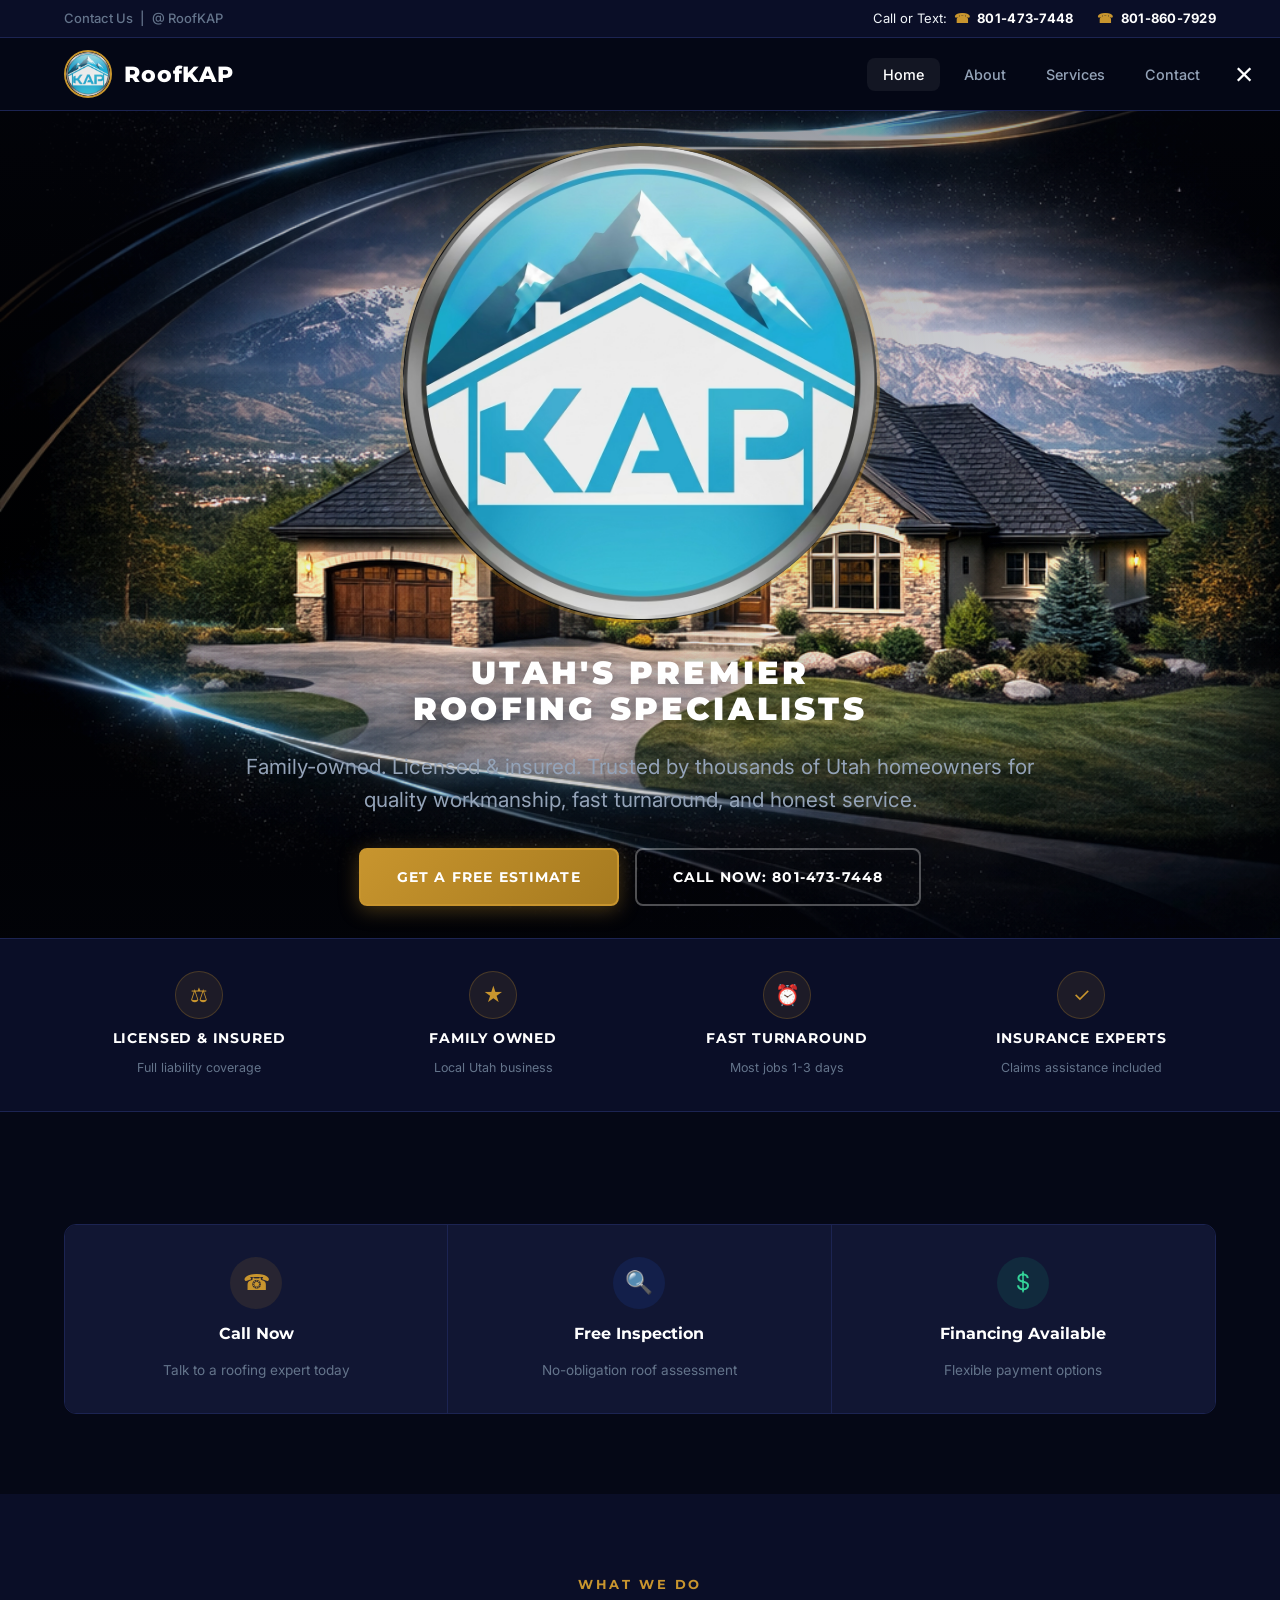
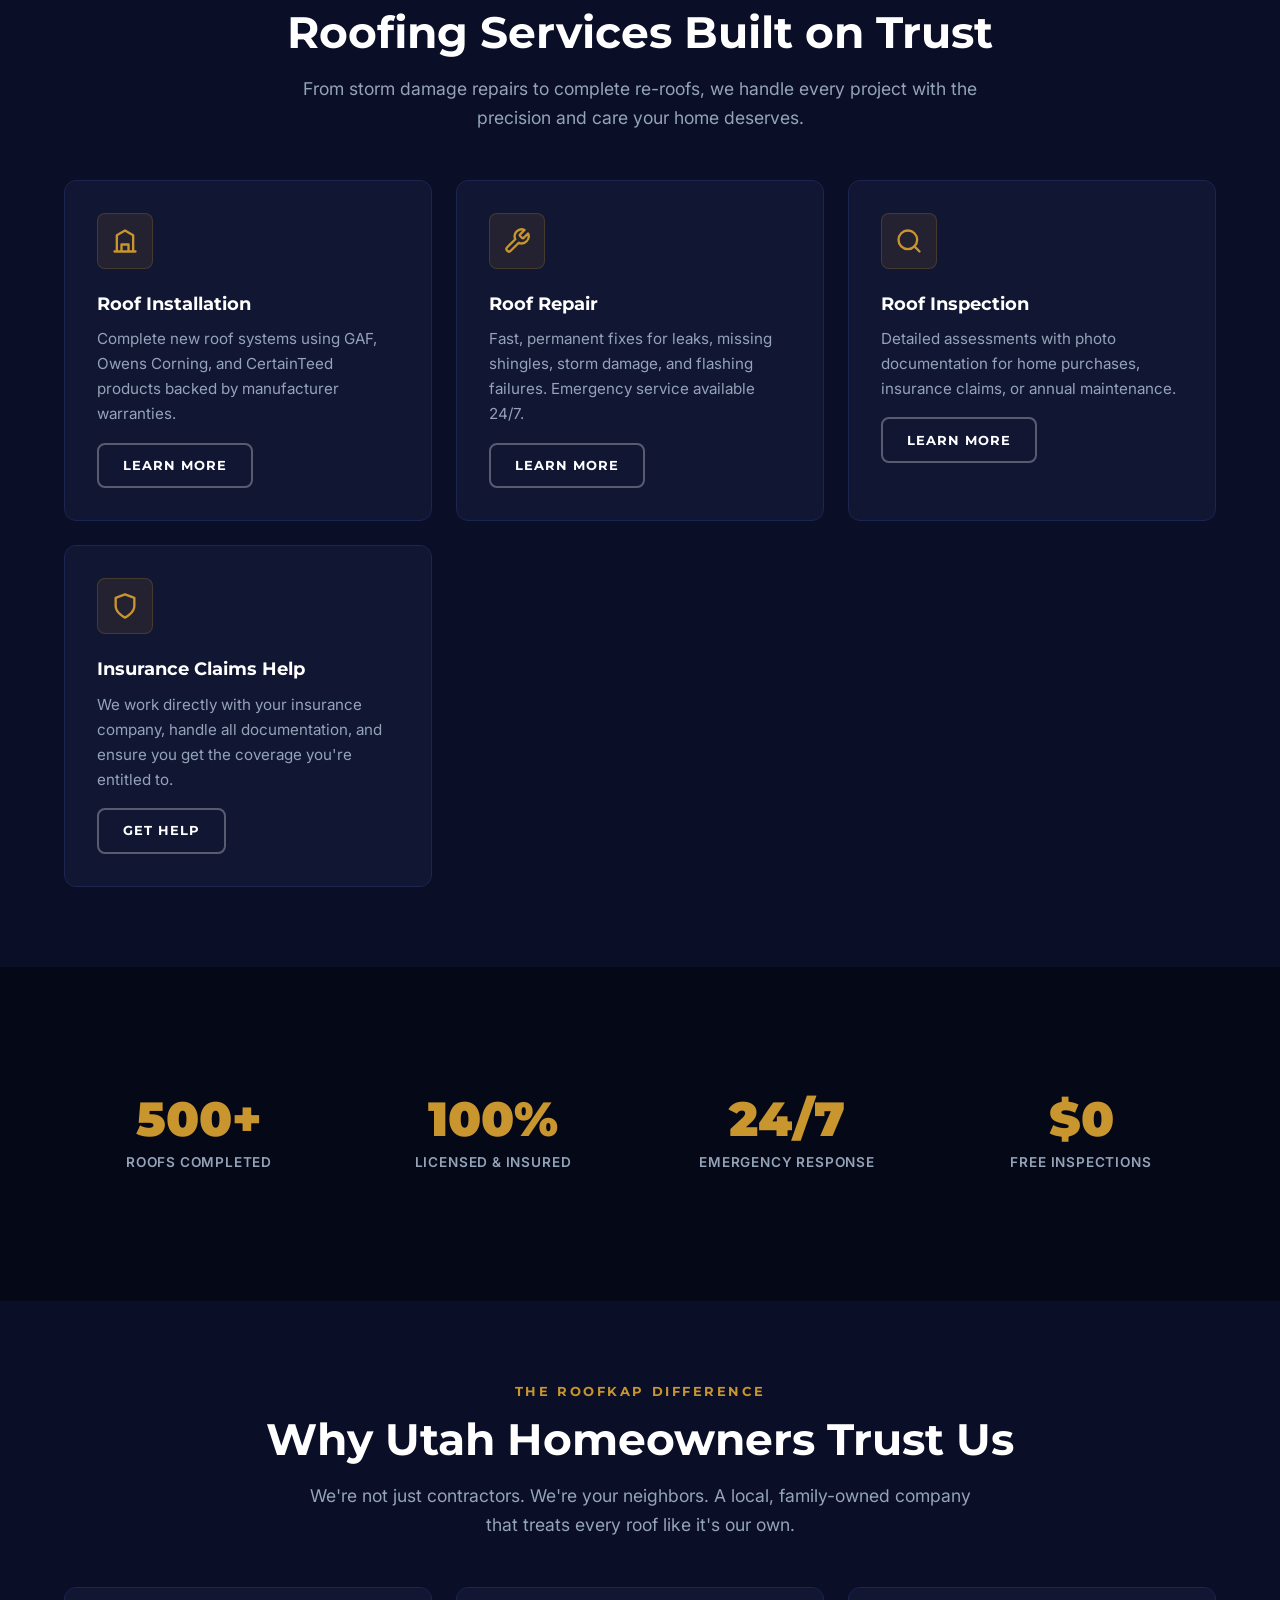
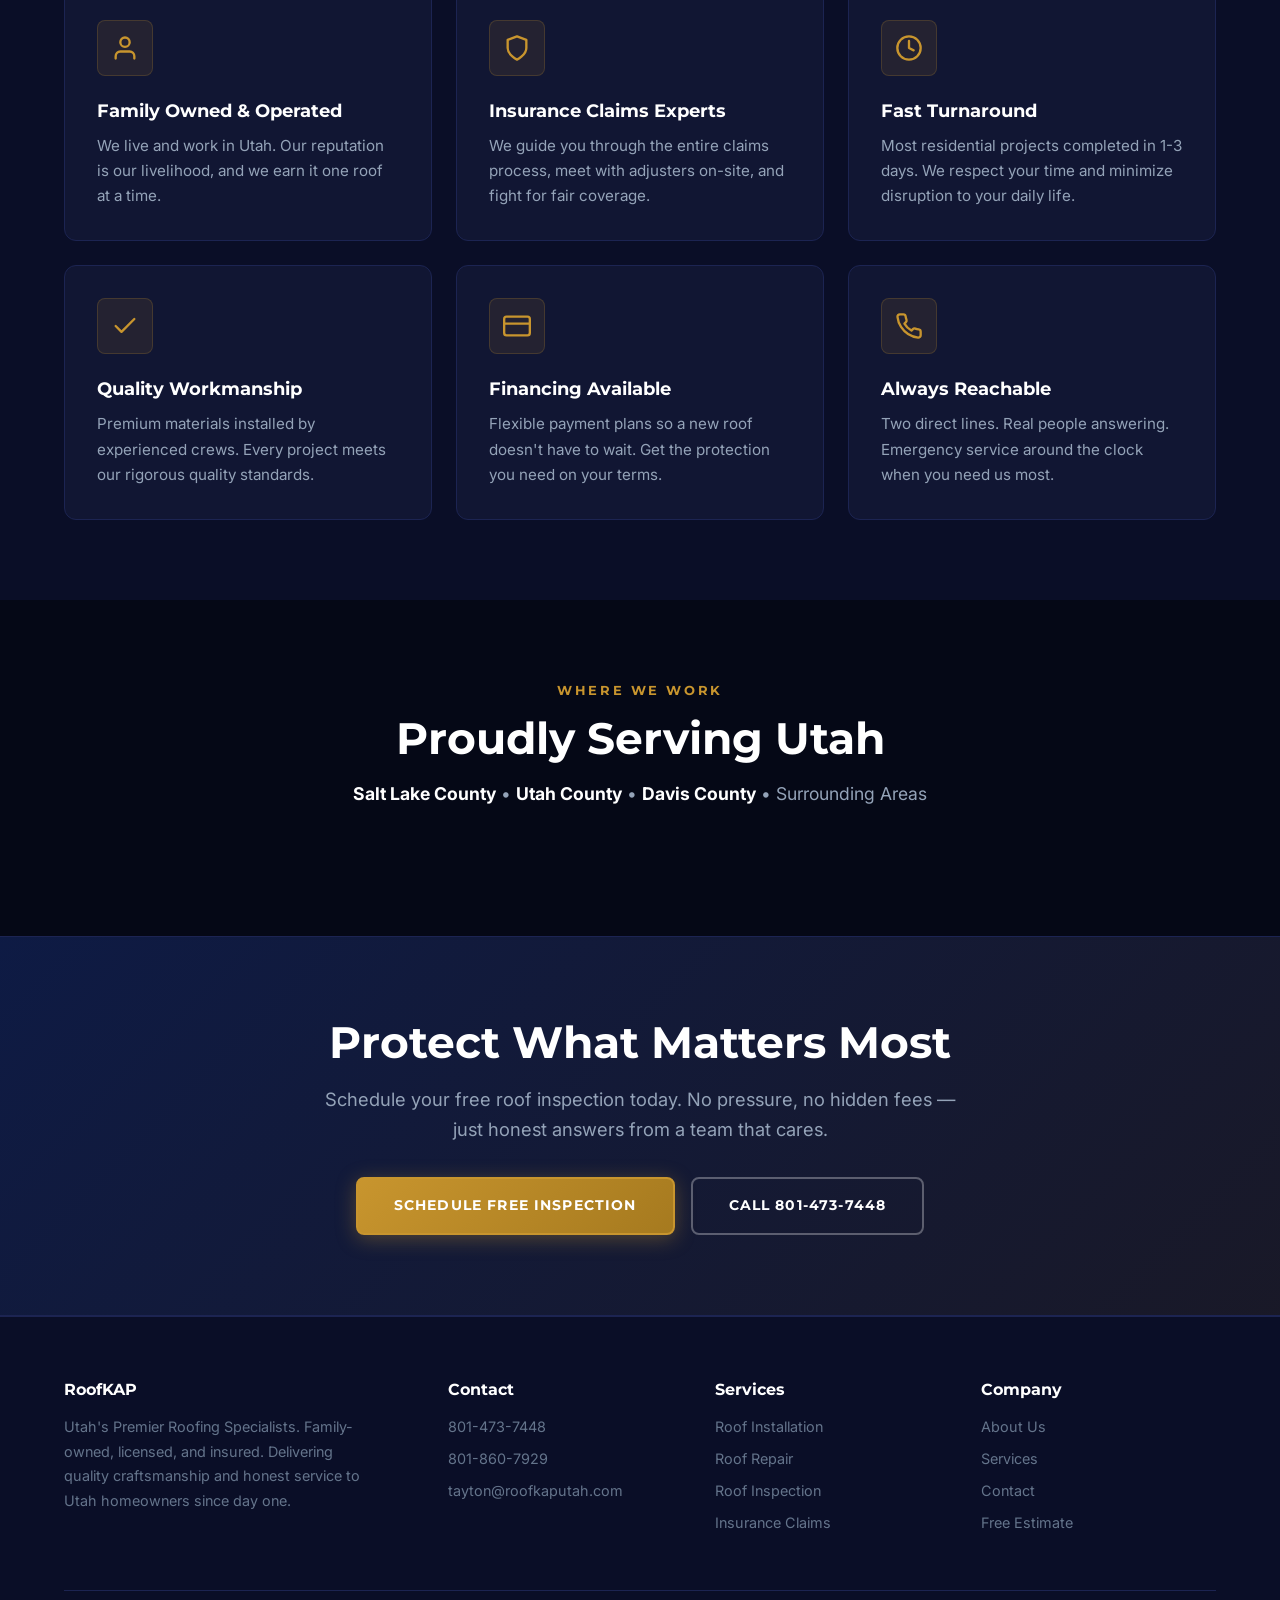
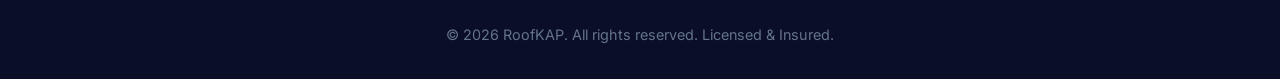
==== index.html @ 9e1075e2 "Update email to tayton@roofkaputah.com across all files" ====
<!DOCTYPE html>
<html lang="en">
<head>
  <meta charset="UTF-8">
  <meta name="viewport" content="width=device-width, initial-scale=1.0">
  <meta name="description" content="RoofKAP - Utah's Premier Roofing Specialists. Family-owned roofing contractor serving Salt Lake City, Utah County &amp; Davis County. Free inspections, insurance claims help, financing available.">
  <meta name="keywords" content="Utah roofing, roof repair Salt Lake City, roof replacement Utah, insurance claims roofing, roofing contractor">
  <meta name="author" content="RoofKAP">

  <meta property="og:type" content="website">
  <meta property="og:url" content="https://roofkaputah.com/">
  <meta property="og:title" content="RoofKAP - Utah's Premier Roofing Specialists">
  <meta property="og:description" content="Family-owned. Licensed &amp; insured. Free inspections &amp; financing available. Call 801-473-7448.">
  <meta property="og:image" content="https://roofkaputah.com/images/logo/logo.png">

  <title>RoofKAP - Utah's Premier Roofing Specialists</title>

  <link rel="icon" type="image/x-icon" href="images/logo/favicon.ico">
  <link rel="preconnect" href="https://fonts.googleapis.com">
  <link rel="preconnect" href="https://fonts.gstatic.com" crossorigin>
  <link href="https://fonts.googleapis.com/css2?family=Inter:wght@400;500;600;700&family=Montserrat:wght@700;800;900&display=swap" rel="stylesheet">

  <link rel="stylesheet" href="css/main.css">
  <link rel="stylesheet" href="css/responsive.css">
</head>
<body>

  <!-- ════ TOP BAR ════ -->
  <div class="top-bar">
    <div class="container">
      <div class="top-bar-left">Contact Us&ensp;|&ensp;@ RoofKAP</div>
      <div class="top-bar-right">
        <span>Call or Text:&ensp;<a href="tel:8014737448" class="phone-link"><span class="phone-icon">&#9742;</span> 801-473-7448</a></span>
        <span><a href="tel:8018607929" class="phone-link"><span class="phone-icon">&#9742;</span> 801-860-7929</a></span>
      </div>
    </div>
  </div>

  <!-- ════ HEADER ════ -->
  <header class="header">
    <nav class="nav-bar">
      <div class="container">
        <a href="index.html" class="logo">
          <img src="images/logo/logo.png" alt="RoofKAP Logo" class="logo-image" width="48" height="48">
          <span class="logo-text">RoofKAP</span>
        </a>
        <ul class="nav-menu">
          <li><a href="index.html" class="nav-link active">Home</a></li>
          <li><a href="about.html" class="nav-link">About</a></li>
          <li><a href="services.html" class="nav-link">Services</a></li>
          <li><a href="contact.html" class="nav-link">Contact</a></li>
        </ul>
        <button class="mobile-menu-toggle" aria-label="Toggle navigation">&#9776;</button>
      </div>
    </nav>
  </header>

  <!-- ════ HERO ════ -->
  <section class="hero">
    <img src="images/hero/hero-home.png" alt="Luxury Utah home with mountain backdrop" class="hero-background">
    <div class="hero-overlay"></div>
    <div class="hero-content">
      <img src="images/logo/logo.png" alt="RoofKAP" class="hero-logo" width="480" height="480">
      <h1 class="hero-title">Utah's Premier<br>Roofing Specialists</h1>
      <p class="hero-subtitle">Family-owned. Licensed &amp; insured. Trusted by thousands of Utah homeowners for quality workmanship, fast turnaround, and honest service.</p>
      <div class="hero-actions">
        <a href="contact.html" class="btn btn-gold">Get a Free Estimate</a>
        <a href="tel:8014737448" class="btn btn-outline">Call Now: 801-473-7448</a>
      </div>
    </div>
  </section>

  <!-- ════ TRUST BAR ════ -->
  <div class="trust-bar">
    <div class="container">
      <div class="trust-items">
        <div class="trust-item">
          <div class="trust-icon">&#9878;</div>
          <span class="trust-label">Licensed &amp; Insured</span>
          <p class="trust-sublabel">Full liability coverage</p>
        </div>
        <div class="trust-item">
          <div class="trust-icon">&#9733;</div>
          <span class="trust-label">Family Owned</span>
          <p class="trust-sublabel">Local Utah business</p>
        </div>
        <div class="trust-item">
          <div class="trust-icon">&#9200;</div>
          <span class="trust-label">Fast Turnaround</span>
          <p class="trust-sublabel">Most jobs 1-3 days</p>
        </div>
        <div class="trust-item">
          <div class="trust-icon">&#10003;</div>
          <span class="trust-label">Insurance Experts</span>
          <p class="trust-sublabel">Claims assistance included</p>
        </div>
      </div>
    </div>
  </div>

  <!-- ════ 3 HIGHLIGHT CTAs ════ -->
  <section class="section">
    <div class="container">
      <div class="highlight-strip">
        <a href="tel:8014737448" class="highlight-item">
          <div class="highlight-icon gold">&#9742;</div>
          <span class="highlight-title">Call Now</span>
          <p class="highlight-text">Talk to a roofing expert today</p>
        </a>
        <a href="contact.html" class="highlight-item">
          <div class="highlight-icon blue">&#128269;</div>
          <span class="highlight-title">Free Inspection</span>
          <p class="highlight-text">No-obligation roof assessment</p>
        </a>
        <a href="contact.html?service=financing" class="highlight-item">
          <div class="highlight-icon green">&#36;</div>
          <span class="highlight-title">Financing Available</span>
          <p class="highlight-text">Flexible payment options</p>
        </a>
      </div>
    </div>
  </section>

  <!-- ════ SERVICES ════ -->
  <section class="section section-alt">
    <div class="container">
      <p class="section-label text-center">What We Do</p>
      <h2 class="section-heading text-center">Roofing Services Built on Trust</h2>
      <p class="section-subtext">From storm damage repairs to complete re-roofs, we handle every project with the precision and care your home deserves.</p>

      <div class="cards-grid">
        <!-- Installation -->
        <div class="card">
          <div class="card-icon-wrap">
            <svg viewBox="0 0 24 24"><path d="M3 21h18M5 21V7l7-4 7 4v14M9 21v-6h6v6"/></svg>
          </div>
          <h3>Roof Installation</h3>
          <p>Complete new roof systems using GAF, Owens Corning, and CertainTeed products backed by manufacturer warranties.</p>
          <a href="services.html" class="btn btn-outline btn-sm">Learn More</a>
        </div>
        <!-- Repair -->
        <div class="card">
          <div class="card-icon-wrap">
            <svg viewBox="0 0 24 24"><path d="M14.7 6.3a1 1 0 000 1.4l1.6 1.6a1 1 0 001.4 0l3.77-3.77a6 6 0 01-7.94 7.94l-6.91 6.91a2.12 2.12 0 01-3-3l6.91-6.91a6 6 0 017.94-7.94l-3.76 3.76z"/></svg>
          </div>
          <h3>Roof Repair</h3>
          <p>Fast, permanent fixes for leaks, missing shingles, storm damage, and flashing failures. Emergency service available 24/7.</p>
          <a href="services.html" class="btn btn-outline btn-sm">Learn More</a>
        </div>
        <!-- Inspection -->
        <div class="card">
          <div class="card-icon-wrap">
            <svg viewBox="0 0 24 24"><circle cx="11" cy="11" r="8"/><line x1="21" y1="21" x2="16.65" y2="16.65"/></svg>
          </div>
          <h3>Roof Inspection</h3>
          <p>Detailed assessments with photo documentation for home purchases, insurance claims, or annual maintenance.</p>
          <a href="services.html" class="btn btn-outline btn-sm">Learn More</a>
        </div>
        <!-- Insurance -->
        <div class="card">
          <div class="card-icon-wrap">
            <svg viewBox="0 0 24 24"><path d="M12 22s8-4 8-10V5l-8-3-8 3v7c0 6 8 10 8 10z"/></svg>
          </div>
          <h3>Insurance Claims Help</h3>
          <p>We work directly with your insurance company, handle all documentation, and ensure you get the coverage you're entitled to.</p>
          <a href="contact.html" class="btn btn-outline btn-sm">Get Help</a>
        </div>
      </div>
    </div>
  </section>

  <!-- ════ STATS ════ -->
  <section class="section">
    <div class="container">
      <div class="stats-row">
        <div>
          <div class="stat-number">500+</div>
          <p class="stat-label">Roofs Completed</p>
        </div>
        <div>
          <div class="stat-number">100%</div>
          <p class="stat-label">Licensed &amp; Insured</p>
        </div>
        <div>
          <div class="stat-number">24/7</div>
          <p class="stat-label">Emergency Response</p>
        </div>
        <div>
          <div class="stat-number">$0</div>
          <p class="stat-label">Free Inspections</p>
        </div>
      </div>
    </div>
  </section>

  <!-- ════ WHY CHOOSE US ════ -->
  <section class="section section-alt">
    <div class="container">
      <p class="section-label text-center">The RoofKAP Difference</p>
      <h2 class="section-heading text-center">Why Utah Homeowners Trust Us</h2>
      <p class="section-subtext">We're not just contractors. We're your neighbors. A local, family-owned company that treats every roof like it's our own.</p>

      <div class="cards-grid">
        <div class="card">
          <div class="card-icon-wrap">
            <svg viewBox="0 0 24 24"><path d="M20 21v-2a4 4 0 00-4-4H8a4 4 0 00-4 4v2M12 3a4 4 0 100 8 4 4 0 000-8z"/></svg>
          </div>
          <h3>Family Owned &amp; Operated</h3>
          <p>We live and work in Utah. Our reputation is our livelihood, and we earn it one roof at a time.</p>
        </div>
        <div class="card">
          <div class="card-icon-wrap">
            <svg viewBox="0 0 24 24"><path d="M12 22s8-4 8-10V5l-8-3-8 3v7c0 6 8 10 8 10z"/></svg>
          </div>
          <h3>Insurance Claims Experts</h3>
          <p>We guide you through the entire claims process, meet with adjusters on-site, and fight for fair coverage.</p>
        </div>
        <div class="card">
          <div class="card-icon-wrap">
            <svg viewBox="0 0 24 24"><circle cx="12" cy="12" r="10"/><polyline points="12 6 12 12 16 14"/></svg>
          </div>
          <h3>Fast Turnaround</h3>
          <p>Most residential projects completed in 1-3 days. We respect your time and minimize disruption to your daily life.</p>
        </div>
        <div class="card">
          <div class="card-icon-wrap">
            <svg viewBox="0 0 24 24"><polyline points="20 6 9 17 4 12"/></svg>
          </div>
          <h3>Quality Workmanship</h3>
          <p>Premium materials installed by experienced crews. Every project meets our rigorous quality standards.</p>
        </div>
        <div class="card">
          <div class="card-icon-wrap">
            <svg viewBox="0 0 24 24"><rect x="1" y="4" width="22" height="16" rx="2" ry="2"/><line x1="1" y1="10" x2="23" y2="10"/></svg>
          </div>
          <h3>Financing Available</h3>
          <p>Flexible payment plans so a new roof doesn't have to wait. Get the protection you need on your terms.</p>
        </div>
        <div class="card">
          <div class="card-icon-wrap">
            <svg viewBox="0 0 24 24"><path d="M22 16.92v3a2 2 0 01-2.18 2 19.79 19.79 0 01-8.63-3.07 19.5 19.5 0 01-6-6A19.79 19.79 0 012.12 4.18 2 2 0 014.11 2h3a2 2 0 012 1.72c.127.96.361 1.903.7 2.81a2 2 0 01-.45 2.11L8.09 9.91a16 16 0 006 6l1.27-1.27a2 2 0 012.11-.45c.907.339 1.85.573 2.81.7A2 2 0 0122 16.92z"/></svg>
          </div>
          <h3>Always Reachable</h3>
          <p>Two direct lines. Real people answering. Emergency service around the clock when you need us most.</p>
        </div>
      </div>
    </div>
  </section>

  <!-- ════ SERVICE AREAS ════ -->
  <section class="section">
    <div class="container text-center">
      <p class="section-label">Where We Work</p>
      <h2 class="section-heading">Proudly Serving Utah</h2>
      <p class="section-subtext"><strong style="color:var(--white)">Salt Lake County</strong> &bull; <strong style="color:var(--white)">Utah County</strong> &bull; <strong style="color:var(--white)">Davis County</strong> &bull; Surrounding Areas</p>
    </div>
  </section>

  <!-- ════ CTA ════ -->
  <section class="cta-section">
    <div class="container">
      <h2>Protect What Matters Most</h2>
      <p>Schedule your free roof inspection today. No pressure, no hidden fees — just honest answers from a team that cares.</p>
      <div class="cta-actions">
        <a href="contact.html" class="btn btn-gold">Schedule Free Inspection</a>
        <a href="tel:8014737448" class="btn btn-outline">Call 801-473-7448</a>
      </div>
    </div>
  </section>

  <!-- ════ FOOTER ════ -->
  <footer class="footer">
    <div class="container">
      <div class="footer-grid">
        <div class="footer-brand">
          <h3>RoofKAP</h3>
          <p>Utah's Premier Roofing Specialists. Family-owned, licensed, and insured. Delivering quality craftsmanship and honest service to Utah homeowners since day one.</p>
        </div>
        <div>
          <h3>Contact</h3>
          <ul>
            <li><a href="tel:8014737448">801-473-7448</a></li>
            <li><a href="tel:8018607929">801-860-7929</a></li>
            <li><a href="mailto:tayton@roofkaputah.com">tayton@roofkaputah.com</a></li>
          </ul>
        </div>
        <div>
          <h3>Services</h3>
          <ul>
            <li><a href="services.html">Roof Installation</a></li>
            <li><a href="services.html">Roof Repair</a></li>
            <li><a href="services.html">Roof Inspection</a></li>
            <li><a href="services.html">Insurance Claims</a></li>
          </ul>
        </div>
        <div>
          <h3>Company</h3>
          <ul>
            <li><a href="about.html">About Us</a></li>
            <li><a href="services.html">Services</a></li>
            <li><a href="contact.html">Contact</a></li>
            <li><a href="contact.html">Free Estimate</a></li>
          </ul>
        </div>
      </div>
      <div class="footer-bottom">
        <p>&copy; 2026 RoofKAP. All rights reserved. Licensed &amp; Insured.</p>
      </div>
    </div>
  </footer>

  <script src="js/main.js"></script>
  <script src="js/mobile-menu.js"></script>
</body>
</html>
---- css/main.css ----
/* ========================================
   RoofKAP — Premium Dark Theme
   Designed to project a $40M/year company
   ======================================== */

/* ── CSS Variables ─────────────────────── */
:root {
  /* Core palette */
  --bg-deepest:    #050816;
  --bg-dark:       #0a0e27;
  --bg-card:       #111633;
  --bg-card-hover: #161d42;
  --border-subtle: #1c2452;

  /* Accent */
  --gold:          #c8952e;
  --gold-light:    #e2b04a;
  --gold-dark:     #a67a1f;
  --blue:          #2563eb;
  --blue-light:    #60a5fa;

  /* Text */
  --white:         #ffffff;
  --text-primary:  #f1f5f9;
  --text-secondary:#94a3b8;
  --text-muted:    #64748b;

  /* Typography */
  --font-display:  'Montserrat', sans-serif;
  --font-body:     'Inter', sans-serif;

  /* Spacing scale */
  --sp-1: 0.25rem;
  --sp-2: 0.5rem;
  --sp-3: 0.75rem;
  --sp-4: 1rem;
  --sp-6: 1.5rem;
  --sp-8: 2rem;
  --sp-12: 3rem;
  --sp-16: 4rem;
  --sp-20: 5rem;
  --sp-24: 6rem;

  /* Misc */
  --radius:    0.5rem;
  --radius-lg: 0.75rem;
  --shadow-card: 0 4px 24px rgba(0,0,0,0.35);
  --transition: all 0.3s ease;
}

/* ── Reset ─────────────────────────────── */
*, *::before, *::after { margin: 0; padding: 0; box-sizing: border-box; }
html { scroll-behavior: smooth; -webkit-text-size-adjust: 100%; }

body {
  font-family: var(--font-body);
  font-size: 1rem;
  line-height: 1.65;
  color: var(--text-primary);
  background: var(--bg-deepest);
  -webkit-font-smoothing: antialiased;
}

img { max-width: 100%; height: auto; display: block; }
a   { color: var(--gold); text-decoration: none; transition: var(--transition); }
a:hover { color: var(--gold-light); }
ul  { list-style: none; }

/* ── Typography ────────────────────────── */
h1,h2,h3,h4,h5,h6 {
  font-family: var(--font-display);
  font-weight: 700;
  line-height: 1.15;
  color: var(--white);
}
h1 { font-size: clamp(2rem, 5vw, 3.5rem); letter-spacing: 0.08em; }
h2 { font-size: clamp(1.75rem, 4vw, 2.75rem); }
h3 { font-size: clamp(1.25rem, 3vw, 1.75rem); }
h4 { font-size: 1.125rem; }
p  { color: var(--text-secondary); margin-bottom: var(--sp-4); }
.section-label {
  font-family: var(--font-display);
  font-size: 0.8rem;
  font-weight: 700;
  text-transform: uppercase;
  letter-spacing: 0.2em;
  color: var(--gold);
  margin-bottom: var(--sp-3);
}
.section-heading {
  margin-bottom: var(--sp-4);
}
.section-subtext {
  max-width: 680px;
  margin: 0 auto var(--sp-12);
  font-size: 1.1rem;
  color: var(--text-secondary);
  text-align: center;
}

/* ── Layout ────────────────────────────── */
.container {
  width: 100%;
  max-width: 1200px;
  margin: 0 auto;
  padding: 0 var(--sp-6);
}
.section {
  padding: var(--sp-20) 0;
}
.section-alt {
  background: var(--bg-dark);
}
.text-center { text-align: center; }

/* ── Top Bar ───────────────────────────── */
.top-bar {
  background: var(--bg-dark);
  padding: var(--sp-2) 0;
  font-size: 0.8125rem;
  border-bottom: 1px solid var(--border-subtle);
}
.top-bar .container {
  display: flex;
  justify-content: space-between;
  align-items: center;
  flex-wrap: wrap;
  gap: var(--sp-2);
}
.top-bar-left {
  color: var(--text-muted);
  font-weight: 500;
}
.top-bar-right {
  display: flex;
  gap: var(--sp-6);
  align-items: center;
}
.phone-link {
  color: var(--white);
  font-weight: 700;
  letter-spacing: 0.02em;
}
.phone-link:hover { color: var(--gold); }
.phone-icon {
  color: var(--gold);
  margin-right: var(--sp-1);
}

/* ── Header / Nav ──────────────────────── */
.header {
  position: sticky;
  top: 0;
  z-index: 100;
  background: rgba(5,8,22,0.92);
  backdrop-filter: blur(12px);
  -webkit-backdrop-filter: blur(12px);
  border-bottom: 1px solid var(--border-subtle);
}
.nav-bar {
  padding: var(--sp-3) 0;
}
.nav-bar .container {
  display: flex;
  justify-content: space-between;
  align-items: center;
}
.logo {
  display: flex;
  align-items: center;
  gap: var(--sp-3);
}
.logo-image {
  width: 48px;
  height: 48px;
  border-radius: 50%;
  border: 2px solid var(--gold);
}
.logo-text {
  font-family: var(--font-display);
  font-size: 1.35rem;
  font-weight: 800;
  color: var(--white);
  letter-spacing: 0.04em;
}
.nav-menu {
  display: flex;
  gap: var(--sp-2);
  align-items: center;
}
.nav-link {
  color: var(--text-secondary);
  font-weight: 500;
  font-size: 0.9rem;
  padding: var(--sp-2) var(--sp-4);
  border-radius: var(--radius);
  transition: var(--transition);
}
.nav-link:hover, .nav-link.active {
  color: var(--white);
  background: rgba(255,255,255,0.06);
}
.mobile-menu-toggle {
  display: none;
  background: none;
  border: 2px solid var(--border-subtle);
  border-radius: var(--radius);
  color: var(--white);
  font-size: 1.25rem;
  padding: var(--sp-2);
  cursor: pointer;
  transition: var(--transition);
}
.mobile-menu-toggle:hover { border-color: var(--gold); }

/* ── Hero ──────────────────────────────── */
.hero {
  position: relative;
  min-height: 90vh;
  display: flex;
  flex-direction: column;
  align-items: center;
  justify-content: center;
  text-align: center;
  overflow: hidden;
  background: radial-gradient(ellipse at 50% 120%, rgba(37,99,235,0.12) 0%, transparent 60%),
              radial-gradient(ellipse at 80% 20%, rgba(200,149,46,0.06) 0%, transparent 40%),
              var(--bg-deepest);
}
.hero-background {
  position: absolute;
  inset: 0;
  width: 100%;
  height: 100%;
  object-fit: cover;
  object-position: center bottom;
  z-index: 1;
}
.hero-overlay {
  position: absolute;
  inset: 0;
  background: linear-gradient(180deg,
    rgba(5,8,22,0.4) 0%,
    rgba(5,8,22,0.15) 35%,
    rgba(5,8,22,0.05) 60%,
    rgba(5,8,22,0.35) 100%);
  z-index: 2;
}
.hero-content {
  position: relative;
  z-index: 3;
  padding: var(--sp-8) var(--sp-6);
  max-width: 900px;
}
.hero-logo {
  width: 480px;
  height: 480px;
  border-radius: 50%;
  margin: 0 auto var(--sp-8);
  border: 3px solid rgba(200,149,46,0.4);
  box-shadow: 0 0 80px rgba(200,149,46,0.2), 0 0 160px rgba(37,99,235,0.12);
}
.hero-title {
  font-size: clamp(1.125rem, 3vw, 2rem);
  font-weight: 900;
  color: var(--white);
  text-transform: uppercase;
  letter-spacing: 0.1em;
  margin-bottom: var(--sp-6);
  text-shadow: 0 2px 20px rgba(0,0,0,0.5);
  line-height: 1.1;
}
.hero-subtitle {
  font-size: clamp(1rem, 2vw, 1.3rem);
  color: var(--text-secondary);
  margin-bottom: var(--sp-8);
  line-height: 1.6;
}
.hero-actions {
  display: flex;
  gap: var(--sp-4);
  justify-content: center;
  flex-wrap: wrap;
}

/* ── Buttons ───────────────────────────── */
.btn {
  display: inline-flex;
  align-items: center;
  justify-content: center;
  gap: var(--sp-2);
  padding: 0.95rem 2.25rem;
  font-family: var(--font-display);
  font-size: 0.9rem;
  font-weight: 700;
  text-transform: uppercase;
  letter-spacing: 0.08em;
  border: 2px solid transparent;
  border-radius: var(--radius);
  cursor: pointer;
  transition: var(--transition);
  text-decoration: none;
  white-space: nowrap;
}
.btn-gold {
  background: linear-gradient(135deg, var(--gold) 0%, var(--gold-dark) 100%);
  color: var(--white);
  border-color: var(--gold);
  box-shadow: 0 4px 20px rgba(200,149,46,0.35);
}
.btn-gold:hover {
  transform: translateY(-2px);
  box-shadow: 0 8px 30px rgba(200,149,46,0.5);
  color: var(--white);
}
.btn-outline {
  background: transparent;
  color: var(--white);
  border-color: rgba(255,255,255,0.3);
}
.btn-outline:hover {
  border-color: var(--white);
  background: rgba(255,255,255,0.06);
  color: var(--white);
}
.btn-blue {
  background: var(--blue);
  color: var(--white);
  border-color: var(--blue);
}
.btn-blue:hover {
  background: #3b82f6;
  transform: translateY(-2px);
  color: var(--white);
}
.btn-sm {
  padding: 0.65rem 1.5rem;
  font-size: 0.8rem;
}
.btn-block { width: 100%; }

/* ── Trust Bar ─────────────────────────── */
.trust-bar {
  background: var(--bg-dark);
  border-top: 1px solid var(--border-subtle);
  border-bottom: 1px solid var(--border-subtle);
  padding: var(--sp-8) 0;
}
.trust-items {
  display: grid;
  grid-template-columns: repeat(4, 1fr);
  gap: var(--sp-6);
  text-align: center;
}
.trust-item {
  display: flex;
  flex-direction: column;
  align-items: center;
  gap: var(--sp-2);
}
.trust-icon {
  width: 48px;
  height: 48px;
  display: flex;
  align-items: center;
  justify-content: center;
  border-radius: 50%;
  background: rgba(200,149,46,0.1);
  border: 1px solid rgba(200,149,46,0.25);
  color: var(--gold);
  font-size: 1.25rem;
}
.trust-label {
  font-family: var(--font-display);
  font-weight: 700;
  font-size: 0.85rem;
  color: var(--white);
  text-transform: uppercase;
  letter-spacing: 0.06em;
}
.trust-sublabel {
  font-size: 0.78rem;
  color: var(--text-muted);
  margin: 0;
}

/* ── Stats Row ─────────────────────────── */
.stats-row {
  display: grid;
  grid-template-columns: repeat(4, 1fr);
  gap: var(--sp-6);
  text-align: center;
  padding: var(--sp-12) 0;
}
.stat-number {
  font-family: var(--font-display);
  font-size: clamp(2rem, 4vw, 3rem);
  font-weight: 900;
  color: var(--gold);
  line-height: 1;
  margin-bottom: var(--sp-2);
}
.stat-label {
  font-size: 0.85rem;
  font-weight: 600;
  text-transform: uppercase;
  letter-spacing: 0.06em;
  color: var(--text-secondary);
  margin: 0;
}

/* ── Cards ─────────────────────────────── */
.cards-grid {
  display: grid;
  grid-template-columns: repeat(auto-fit, minmax(280px, 1fr));
  gap: var(--sp-6);
}
.card {
  background: var(--bg-card);
  border: 1px solid var(--border-subtle);
  border-radius: var(--radius-lg);
  padding: var(--sp-8);
  transition: var(--transition);
}
.card:hover {
  transform: translateY(-4px);
  border-color: var(--gold);
  box-shadow: 0 12px 40px rgba(200,149,46,0.12);
  background: var(--bg-card-hover);
}
.card-icon-wrap {
  width: 56px;
  height: 56px;
  display: flex;
  align-items: center;
  justify-content: center;
  border-radius: var(--radius);
  background: rgba(200,149,46,0.1);
  border: 1px solid rgba(200,149,46,0.2);
  margin-bottom: var(--sp-6);
}
.card-icon-wrap svg {
  width: 28px;
  height: 28px;
  stroke: var(--gold);
  fill: none;
  stroke-width: 2;
  stroke-linecap: round;
  stroke-linejoin: round;
}
.card h3 {
  font-size: 1.15rem;
  margin-bottom: var(--sp-3);
}
.card p {
  font-size: 0.95rem;
  line-height: 1.65;
  color: var(--text-secondary);
  margin-bottom: var(--sp-4);
}
.card p:last-child { margin-bottom: 0; }

/* ── Service Cards (services page) ─────── */
.services-grid {
  display: grid;
  grid-template-columns: repeat(auto-fit, minmax(340px, 1fr));
  gap: var(--sp-8);
}
.service-card {
  background: var(--bg-card);
  border: 1px solid var(--border-subtle);
  border-radius: var(--radius-lg);
  padding: var(--sp-8);
  transition: var(--transition);
}
.service-card:hover {
  border-color: var(--gold);
  box-shadow: 0 12px 40px rgba(200,149,46,0.12);
}
.service-card h2 {
  font-size: 1.4rem;
  margin-bottom: var(--sp-4);
}
.service-card ul {
  list-style: none;
  margin: var(--sp-4) 0 var(--sp-6);
}
.service-card li {
  color: var(--text-secondary);
  padding: var(--sp-2) 0;
  padding-left: var(--sp-6);
  position: relative;
  font-size: 0.95rem;
}
.service-card li::before {
  content: '';
  position: absolute;
  left: 0;
  top: 50%;
  transform: translateY(-50%);
  width: 8px;
  height: 8px;
  border-radius: 50%;
  background: var(--gold);
}

/* ── CTA Banner ────────────────────────── */
.cta-banner {
  background: linear-gradient(135deg, var(--bg-dark) 0%, var(--bg-deepest) 100%);
  border: 1px solid var(--border-subtle);
  border-radius: var(--radius-lg);
  padding: var(--sp-12) var(--sp-8);
  text-align: center;
}
.cta-banner h2 { margin-bottom: var(--sp-4); }
.cta-banner p {
  font-size: 1.1rem;
  max-width: 600px;
  margin: 0 auto var(--sp-8);
}
.cta-actions {
  display: flex;
  gap: var(--sp-4);
  justify-content: center;
  flex-wrap: wrap;
}

/* ── Full-width CTA Section ────────────── */
.cta-section {
  background: linear-gradient(135deg, rgba(37,99,235,0.15) 0%, rgba(200,149,46,0.08) 100%),
              var(--bg-dark);
  border-top: 1px solid var(--border-subtle);
  border-bottom: 1px solid var(--border-subtle);
  padding: var(--sp-20) 0;
  text-align: center;
}
.cta-section h2 { margin-bottom: var(--sp-4); }
.cta-section p {
  font-size: 1.15rem;
  max-width: 650px;
  margin: 0 auto var(--sp-8);
  color: var(--text-secondary);
}

/* ── Highlight Strip (3-col CTA) ───────── */
.highlight-strip {
  display: grid;
  grid-template-columns: repeat(3, 1fr);
  gap: 0;
  border: 1px solid var(--border-subtle);
  border-radius: var(--radius-lg);
  overflow: hidden;
  margin-top: var(--sp-8);
}
.highlight-item {
  display: flex;
  flex-direction: column;
  align-items: center;
  justify-content: center;
  gap: var(--sp-3);
  padding: var(--sp-8) var(--sp-6);
  background: var(--bg-card);
  text-align: center;
  transition: var(--transition);
  border-right: 1px solid var(--border-subtle);
}
.highlight-item:last-child { border-right: none; }
.highlight-item:hover { background: var(--bg-card-hover); }
.highlight-icon {
  width: 52px;
  height: 52px;
  display: flex;
  align-items: center;
  justify-content: center;
  border-radius: 50%;
  font-size: 1.4rem;
}
.highlight-icon.gold  { background: rgba(200,149,46,0.12); color: var(--gold); }
.highlight-icon.blue  { background: rgba(37,99,235,0.12);  color: var(--blue-light); }
.highlight-icon.green { background: rgba(16,185,129,0.12); color: #34d399; }
.highlight-title {
  font-family: var(--font-display);
  font-size: 1rem;
  font-weight: 700;
  color: var(--white);
}
.highlight-text {
  font-size: 0.85rem;
  color: var(--text-muted);
  margin: 0;
}

/* ── Contact Form ──────────────────────── */
.contact-grid {
  display: grid;
  grid-template-columns: 1fr 1.2fr;
  gap: var(--sp-8);
}
.contact-info {
  background: var(--bg-card);
  border: 1px solid var(--border-subtle);
  border-radius: var(--radius-lg);
  padding: var(--sp-8);
}
.contact-item {
  display: flex;
  align-items: flex-start;
  gap: var(--sp-4);
  margin-bottom: var(--sp-6);
}
.contact-item:last-child { margin-bottom: 0; }
.contact-icon-wrap {
  width: 44px;
  height: 44px;
  min-width: 44px;
  display: flex;
  align-items: center;
  justify-content: center;
  border-radius: var(--radius);
  background: rgba(200,149,46,0.1);
  border: 1px solid rgba(200,149,46,0.2);
  color: var(--gold);
  font-size: 1.1rem;
}
.contact-details h4 { margin-bottom: var(--sp-1); }
.contact-details p { margin: 0; font-size: 0.95rem; }
.contact-details a { color: var(--gold); }
.contact-details a:hover { color: var(--gold-light); }

.contact-form-wrap {
  background: var(--bg-card);
  border: 1px solid var(--border-subtle);
  border-radius: var(--radius-lg);
  padding: var(--sp-8);
}
.form-group { margin-bottom: var(--sp-4); }
.form-label {
  display: block;
  margin-bottom: var(--sp-2);
  font-size: 0.875rem;
  font-weight: 600;
  color: var(--text-primary);
}
.form-input,
.form-select,
.form-textarea {
  width: 100%;
  padding: 0.8rem 1rem;
  background: var(--bg-deepest);
  border: 1px solid var(--border-subtle);
  border-radius: var(--radius);
  color: var(--white);
  font-family: var(--font-body);
  font-size: 0.95rem;
  transition: var(--transition);
}
.form-input:focus,
.form-select:focus,
.form-textarea:focus {
  outline: none;
  border-color: var(--gold);
  box-shadow: 0 0 0 3px rgba(200,149,46,0.12);
}
.form-textarea { min-height: 140px; resize: vertical; }
.form-input::placeholder,
.form-textarea::placeholder { color: var(--text-muted); }

/* ── Page Headers (inner pages) ────────── */
.page-header {
  position: relative;
  padding: var(--sp-20) 0 var(--sp-16);
  text-align: center;
  background: radial-gradient(ellipse at 50% 100%, rgba(37,99,235,0.1) 0%, transparent 60%),
              var(--bg-deepest);
  border-bottom: 1px solid var(--border-subtle);
}
.page-header h1 {
  margin-bottom: var(--sp-4);
}
.page-header p {
  font-size: 1.15rem;
  color: var(--text-secondary);
  max-width: 600px;
  margin: 0 auto;
}

/* ── Footer ────────────────────────────── */
.footer {
  background: var(--bg-dark);
  border-top: 1px solid var(--border-subtle);
  padding: var(--sp-16) 0 var(--sp-8);
}
.footer-grid {
  display: grid;
  grid-template-columns: 1.5fr repeat(3, 1fr);
  gap: var(--sp-8);
  margin-bottom: var(--sp-12);
}
.footer h3 {
  font-size: 1rem;
  margin-bottom: var(--sp-4);
  color: var(--white);
}
.footer p, .footer li {
  font-size: 0.9rem;
  color: var(--text-muted);
}
.footer li { margin-bottom: var(--sp-2); }
.footer a { color: var(--text-muted); }
.footer a:hover { color: var(--gold); }
.footer-brand p {
  max-width: 300px;
  line-height: 1.7;
}
.footer-bottom {
  text-align: center;
  padding-top: var(--sp-8);
  border-top: 1px solid var(--border-subtle);
  font-size: 0.8rem;
  color: var(--text-muted);
}
.footer-bottom p { margin: 0; color: var(--text-muted); }

/* ── Utility ───────────────────────────── */
.sr-only {
  position: absolute; width: 1px; height: 1px;
  padding: 0; margin: -1px; overflow: hidden;
  clip: rect(0,0,0,0); border: 0;
}
.error {
  border-color: #ef4444 !important;
  box-shadow: 0 0 0 3px rgba(239,68,68,0.15) !important;
}
---- css/responsive.css ----
/* ========================================
   Responsive — RoofKAP
   ======================================== */

/* ── Tablet ≤ 1024px ───────────────────── */
@media (max-width: 1024px) {
  .hero { min-height: 80vh; }
  .hero-logo { width: 380px; height: 380px; }
  .trust-items { grid-template-columns: repeat(2, 1fr); gap: var(--sp-8); }
  .stats-row  { grid-template-columns: repeat(2, 1fr); gap: var(--sp-8); }
  .highlight-strip { grid-template-columns: 1fr; }
  .highlight-item { border-right: none; border-bottom: 1px solid var(--border-subtle); }
  .highlight-item:last-child { border-bottom: none; }
  .contact-grid { grid-template-columns: 1fr; }
  .footer-grid { grid-template-columns: repeat(2, 1fr); }
}

/* ── Mobile ≤ 768px ────────────────────── */
@media (max-width: 768px) {
  /* Nav */
  .top-bar .container {
    flex-direction: column;
    text-align: center;
    gap: var(--sp-2);
  }
  .top-bar-right {
    flex-direction: column;
    gap: var(--sp-1);
  }
  .mobile-menu-toggle { display: block; }
  .nav-menu {
    position: fixed;
    top: 0;
    right: -100%;
    width: 80%;
    max-width: 320px;
    height: 100vh;
    height: 100dvh;
    background: var(--bg-dark);
    flex-direction: column;
    padding: var(--sp-16) var(--sp-6);
    transition: right 0.3s ease;
    box-shadow: -8px 0 30px rgba(0,0,0,0.5);
    z-index: 1001;
  }
  .nav-menu.active { right: 0; }
  .nav-menu li { width: 100%; }
  .nav-link {
    display: block;
    padding: var(--sp-4) 0;
    font-size: 1rem;
    border-bottom: 1px solid var(--border-subtle);
    border-radius: 0;
  }
  .mobile-menu-overlay {
    position: fixed; inset: 0;
    background: rgba(0,0,0,0.6);
    z-index: 1000;
    display: none;
  }
  .mobile-menu-overlay.active { display: block; }

  /* Hero — logo in dark sky at top, house image big below it */
  .hero {
    min-height: auto;
    flex-direction: column;
    justify-content: flex-start;
    align-items: stretch;
  }
  .hero-background {
    position: relative;
    width: 100%;
    height: auto;
    aspect-ratio: 1024 / 700;
    object-fit: cover;
    object-position: center bottom;
    z-index: 1;
  }
  .hero-overlay {
    display: none;
  }
  .hero-content {
    position: relative;
    z-index: 3;
    order: -1;
    background: var(--bg-deepest);
    padding: var(--sp-6) var(--sp-4) var(--sp-4);
  }
  .hero-logo {
    width: 180px;
    height: 180px;
    margin: 0 auto var(--sp-4);
  }
  .hero-title {
    font-size: 1rem;
    margin-bottom: var(--sp-3);
  }
  .hero-subtitle {
    font-size: 0.85rem;
    margin-bottom: var(--sp-4);
  }
  .hero-actions { flex-direction: column; align-items: center; gap: var(--sp-3); }
  .hero-actions .btn { width: 100%; max-width: 320px; }

  /* Trust */
  .trust-items { grid-template-columns: repeat(2, 1fr); gap: var(--sp-4); }
  .trust-icon { width: 40px; height: 40px; font-size: 1rem; }
  .trust-label { font-size: 0.75rem; }

  /* Stats */
  .stats-row { grid-template-columns: repeat(2, 1fr); gap: var(--sp-6); }

  /* Cards */
  .cards-grid { grid-template-columns: 1fr; }
  .services-grid { grid-template-columns: 1fr; }

  /* Sections */
  .section { padding: var(--sp-12) 0; }
  .cta-section { padding: var(--sp-12) 0; }
  .page-header { padding: var(--sp-12) 0 var(--sp-8); }

  /* Footer */
  .footer-grid { grid-template-columns: 1fr; text-align: center; }
  .footer-brand p { margin: 0 auto; }
}

/* ── Small Mobile ≤ 480px ──────────────── */
@media (max-width: 480px) {
  .hero-logo { width: 150px; height: 150px; }
  .logo-text { font-size: 1.15rem; }
  .logo-image { width: 38px; height: 38px; }
  .btn { padding: 0.8rem 1.5rem; font-size: 0.82rem; }
  .card { padding: var(--sp-6); }
  .service-card { padding: var(--sp-6); }
  .contact-info { padding: var(--sp-6); }
  .contact-form-wrap { padding: var(--sp-6); }
  .cta-banner { padding: var(--sp-8) var(--sp-4); }
}
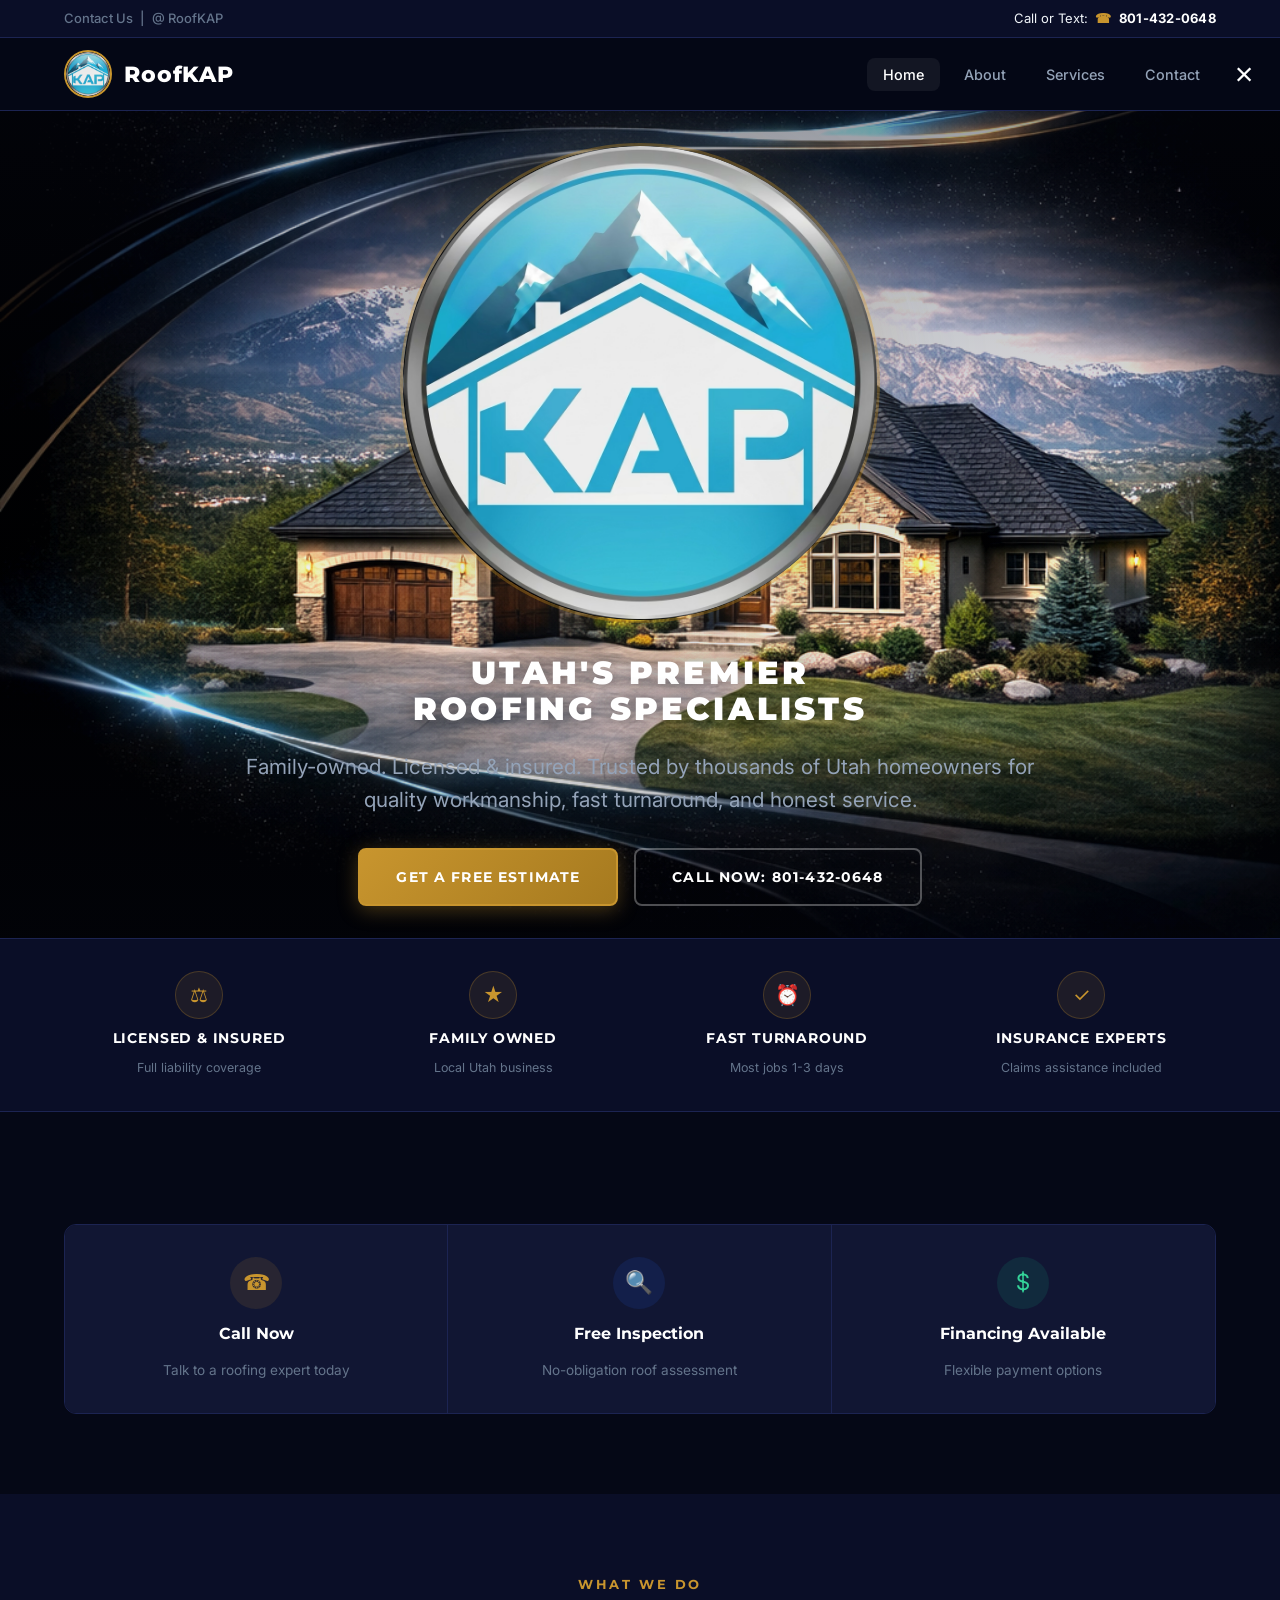
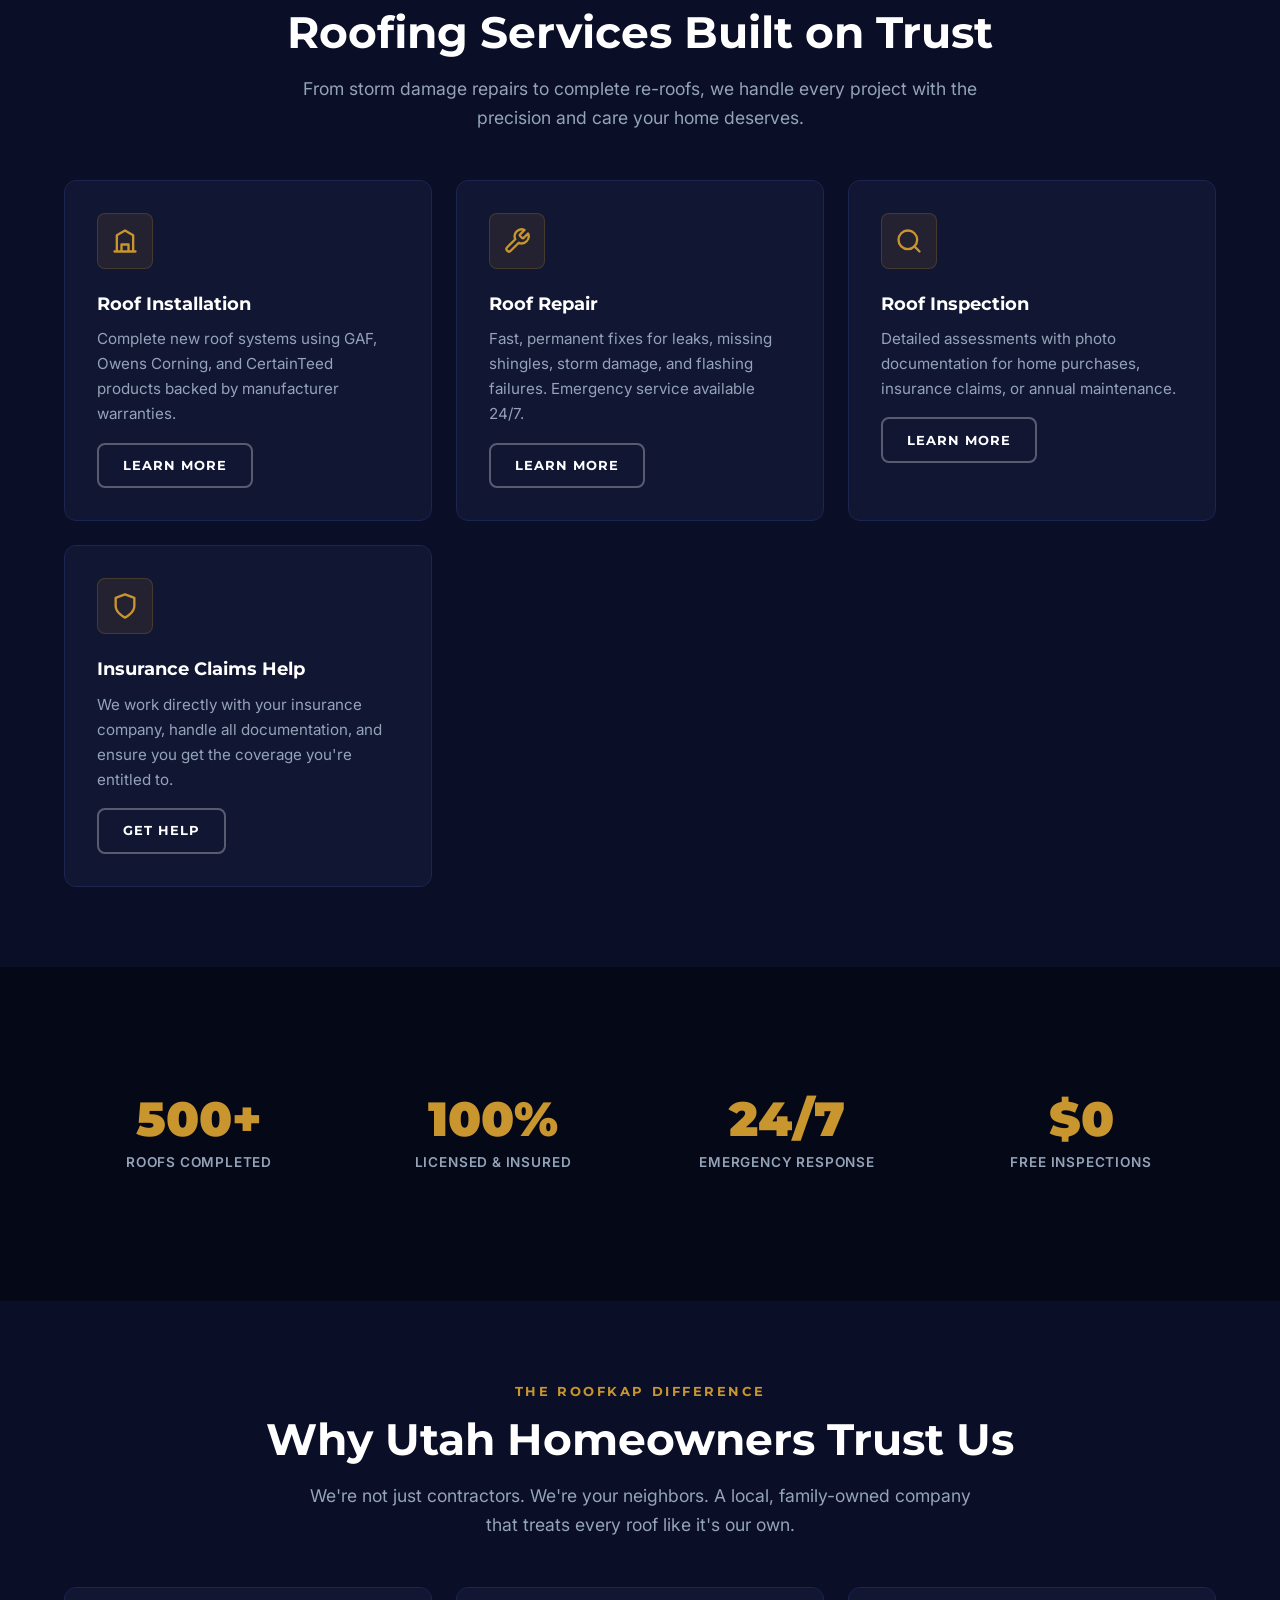
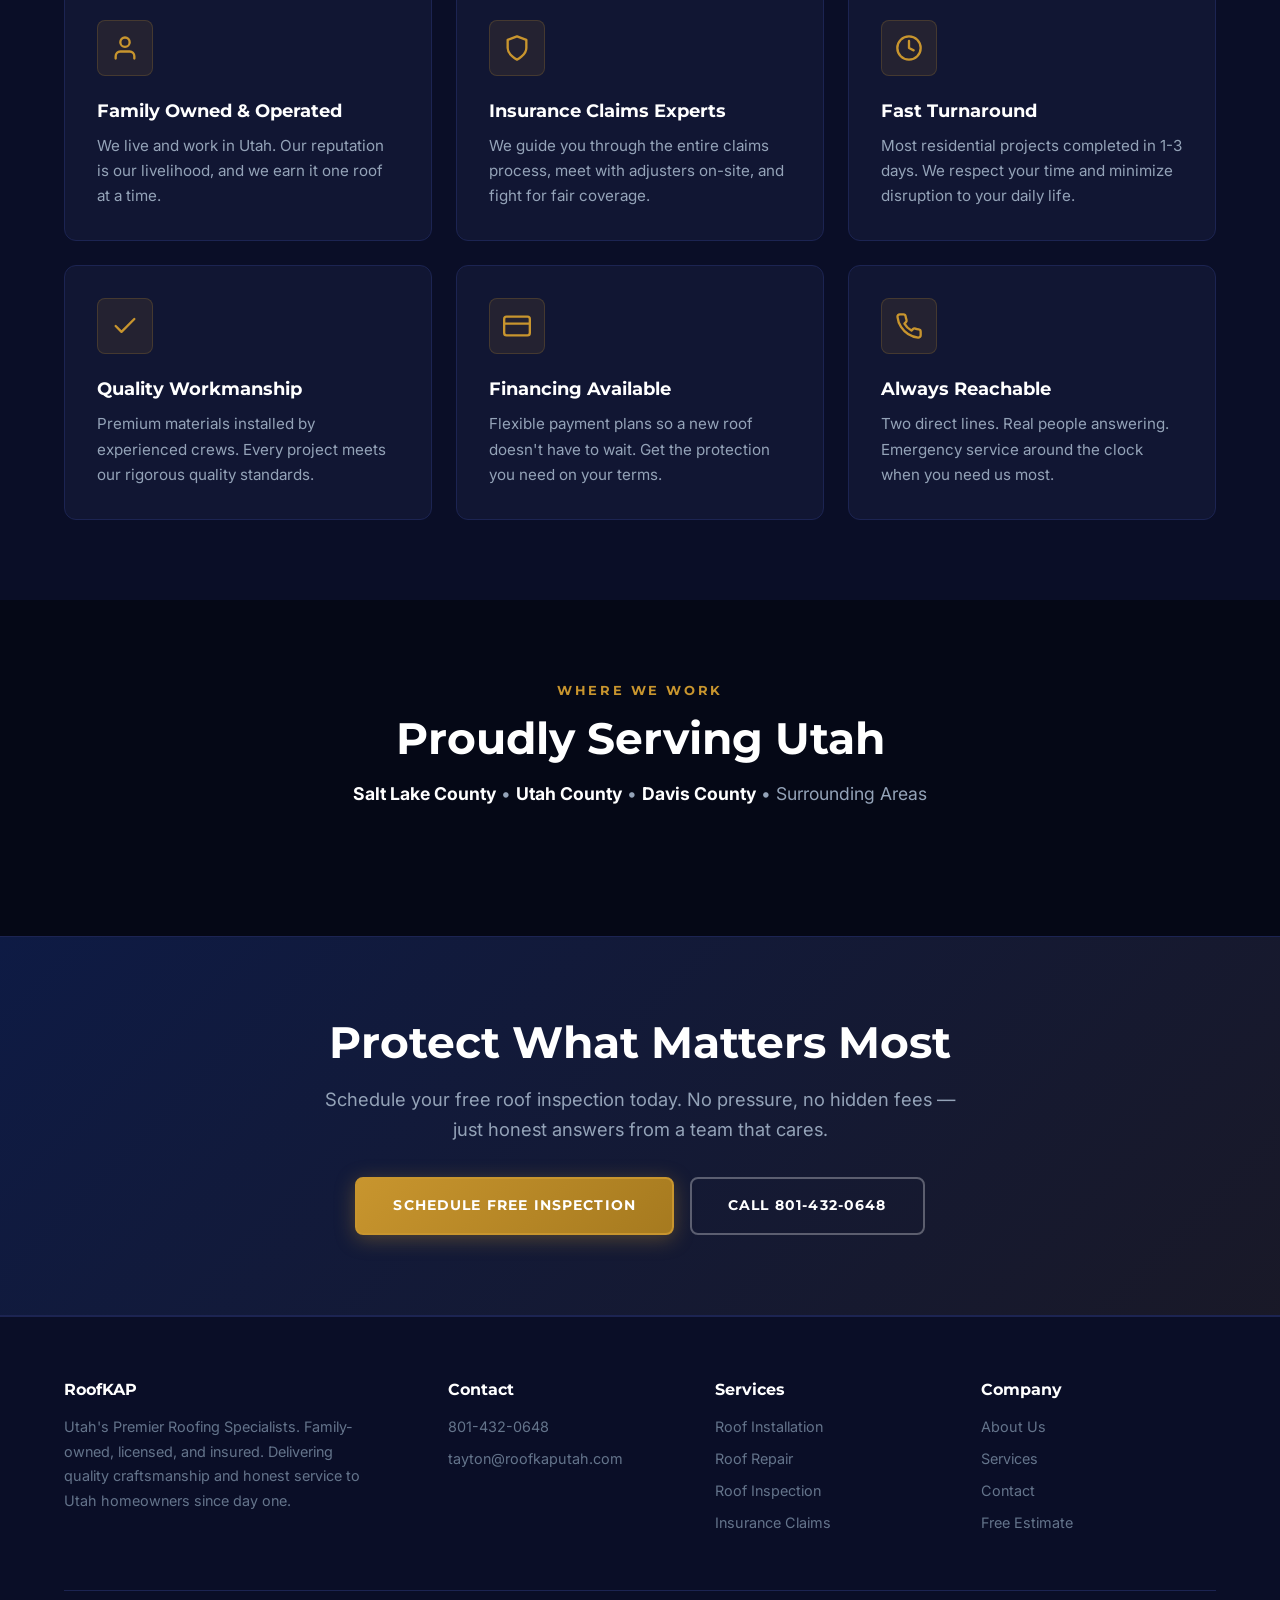
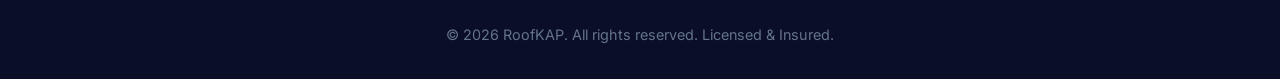
==== commit 9969038b: "Update to single phone number 801-432-0648 and service area to state of Utah Replaced both old numbe" ====
--- a/index.html
+++ b/index.html
@@ -8,10 +8,16 @@
   <meta name="author" content="RoofKAP">
 
   <meta property="og:type" content="website">
-  <meta property="og:url" content="https://roofkaputah.com/">
+  <meta property="og:url" content="https://smootar.github.io/roofkap/">
   <meta property="og:title" content="RoofKAP - Utah's Premier Roofing Specialists">
-  <meta property="og:description" content="Family-owned. Licensed &amp; insured. Free inspections &amp; financing available. Call 801-473-7448.">
-  <meta property="og:image" content="https://roofkaputah.com/images/logo/logo.png">
+  <meta property="og:description" content="Family-owned. Licensed &amp; insured. Free inspections &amp; financing available. Call 801-432-0648.">
+  <meta property="og:image" content="https://smootar.github.io/roofkap/images/og-image.png">
+  <meta property="og:image:width" content="1200">
+  <meta property="og:image:height" content="630">
+  <meta name="twitter:card" content="summary_large_image">
+  <meta name="twitter:title" content="RoofKAP - Utah's Premier Roofing Specialists">
+  <meta name="twitter:description" content="Family-owned. Licensed &amp; insured. Free inspections &amp; financing available. Call 801-432-0648.">
+  <meta name="twitter:image" content="https://smootar.github.io/roofkap/images/og-image.png">
 
   <title>RoofKAP - Utah's Premier Roofing Specialists</title>
 
@@ -30,8 +36,7 @@
     <div class="container">
       <div class="top-bar-left">Contact Us&ensp;|&ensp;@ RoofKAP</div>
       <div class="top-bar-right">
-        <span>Call or Text:&ensp;<a href="tel:8014737448" class="phone-link"><span class="phone-icon">&#9742;</span> 801-473-7448</a></span>
-        <span><a href="tel:8018607929" class="phone-link"><span class="phone-icon">&#9742;</span> 801-860-7929</a></span>
+        <span>Call or Text:&ensp;<a href="tel:8014320648" class="phone-link"><span class="phone-icon">&#9742;</span> 801-432-0648</a></span>
       </div>
     </div>
   </div>
@@ -65,7 +70,7 @@
       <p class="hero-subtitle">Family-owned. Licensed &amp; insured. Trusted by thousands of Utah homeowners for quality workmanship, fast turnaround, and honest service.</p>
       <div class="hero-actions">
         <a href="contact.html" class="btn btn-gold">Get a Free Estimate</a>
-        <a href="tel:8014737448" class="btn btn-outline">Call Now: 801-473-7448</a>
+        <a href="tel:8014320648" class="btn btn-outline">Call Now: 801-432-0648</a>
       </div>
     </div>
   </section>
@@ -102,7 +107,7 @@
   <section class="section">
     <div class="container">
       <div class="highlight-strip">
-        <a href="tel:8014737448" class="highlight-item">
+        <a href="tel:8014320648" class="highlight-item">
           <div class="highlight-icon gold">&#9742;</div>
           <span class="highlight-title">Call Now</span>
           <p class="highlight-text">Talk to a roofing expert today</p>
@@ -263,7 +268,7 @@
       <p>Schedule your free roof inspection today. No pressure, no hidden fees — just honest answers from a team that cares.</p>
       <div class="cta-actions">
         <a href="contact.html" class="btn btn-gold">Schedule Free Inspection</a>
-        <a href="tel:8014737448" class="btn btn-outline">Call 801-473-7448</a>
+        <a href="tel:8014320648" class="btn btn-outline">Call 801-432-0648</a>
       </div>
     </div>
   </section>
@@ -279,8 +284,7 @@
         <div>
           <h3>Contact</h3>
           <ul>
-            <li><a href="tel:8014737448">801-473-7448</a></li>
-            <li><a href="tel:8018607929">801-860-7929</a></li>
+            <li><a href="tel:8014320648">801-432-0648</a></li>
             <li><a href="mailto:tayton@roofkaputah.com">tayton@roofkaputah.com</a></li>
           </ul>
         </div>
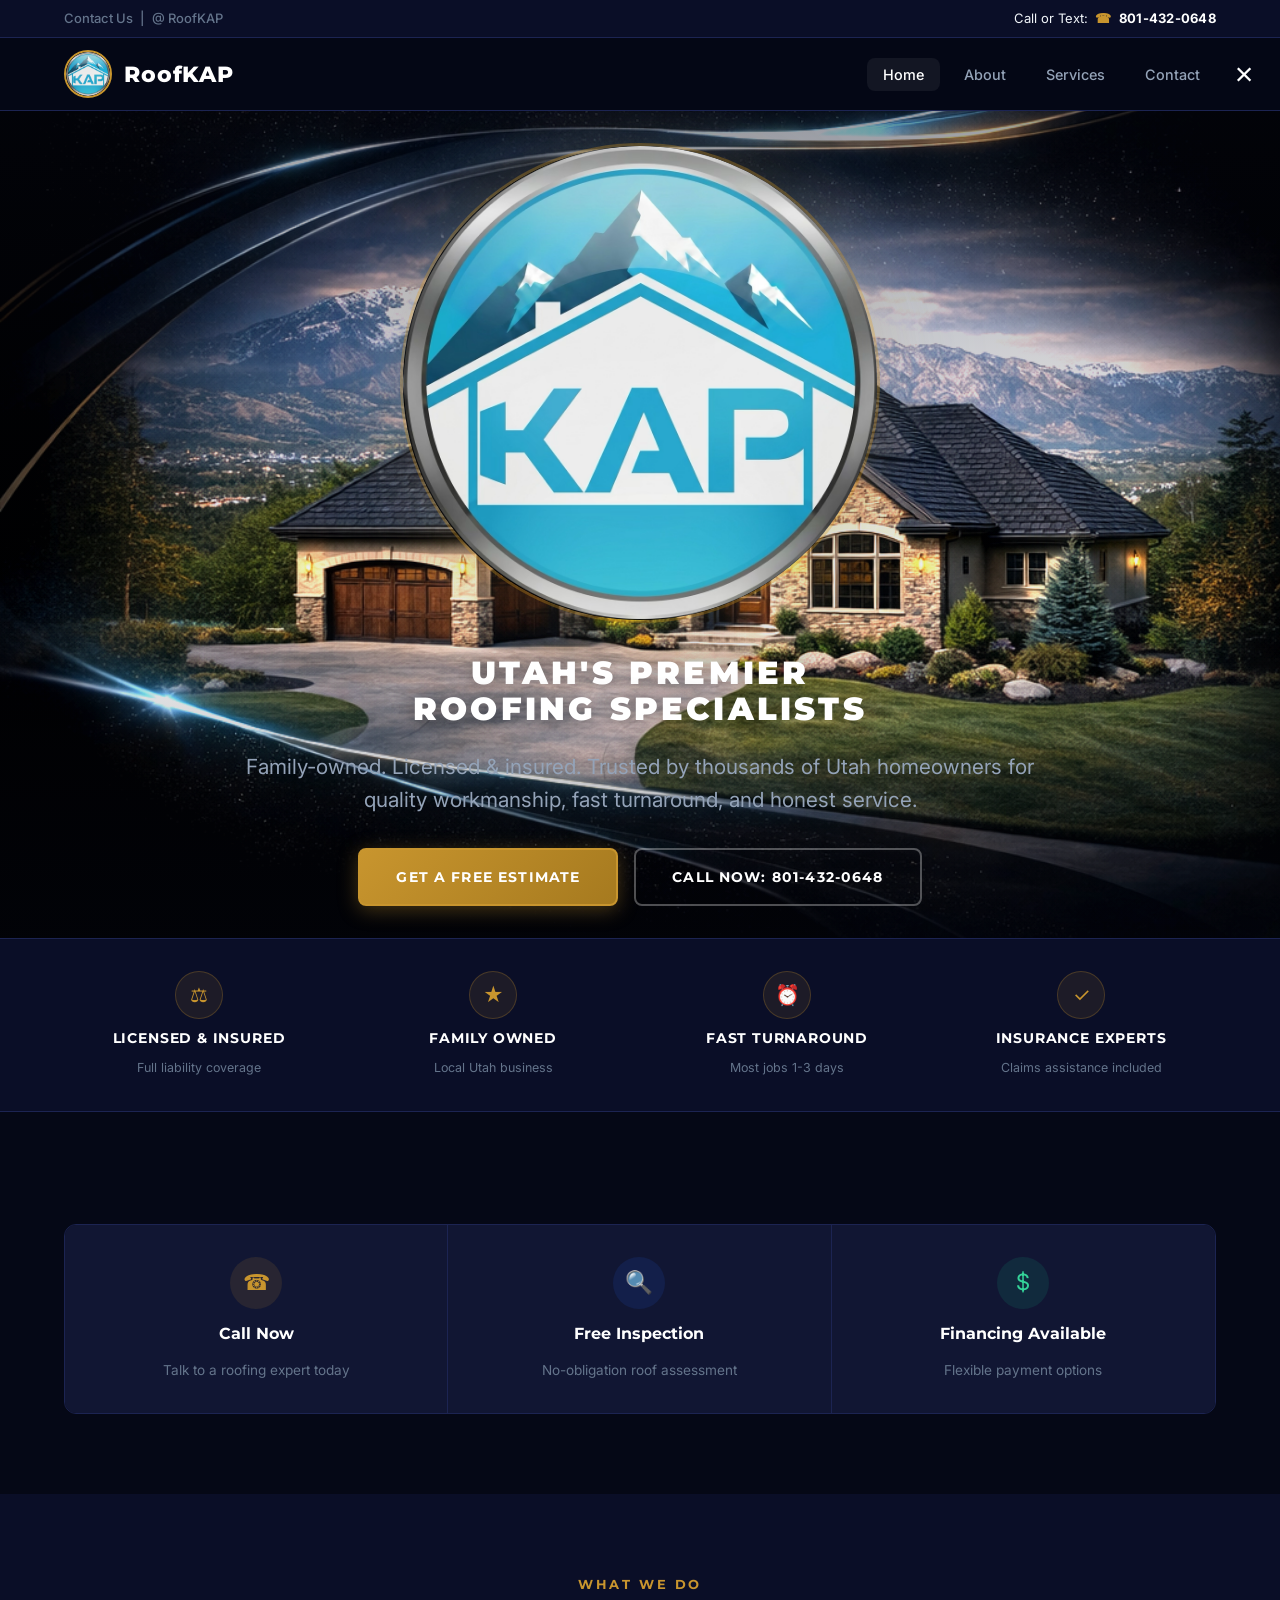
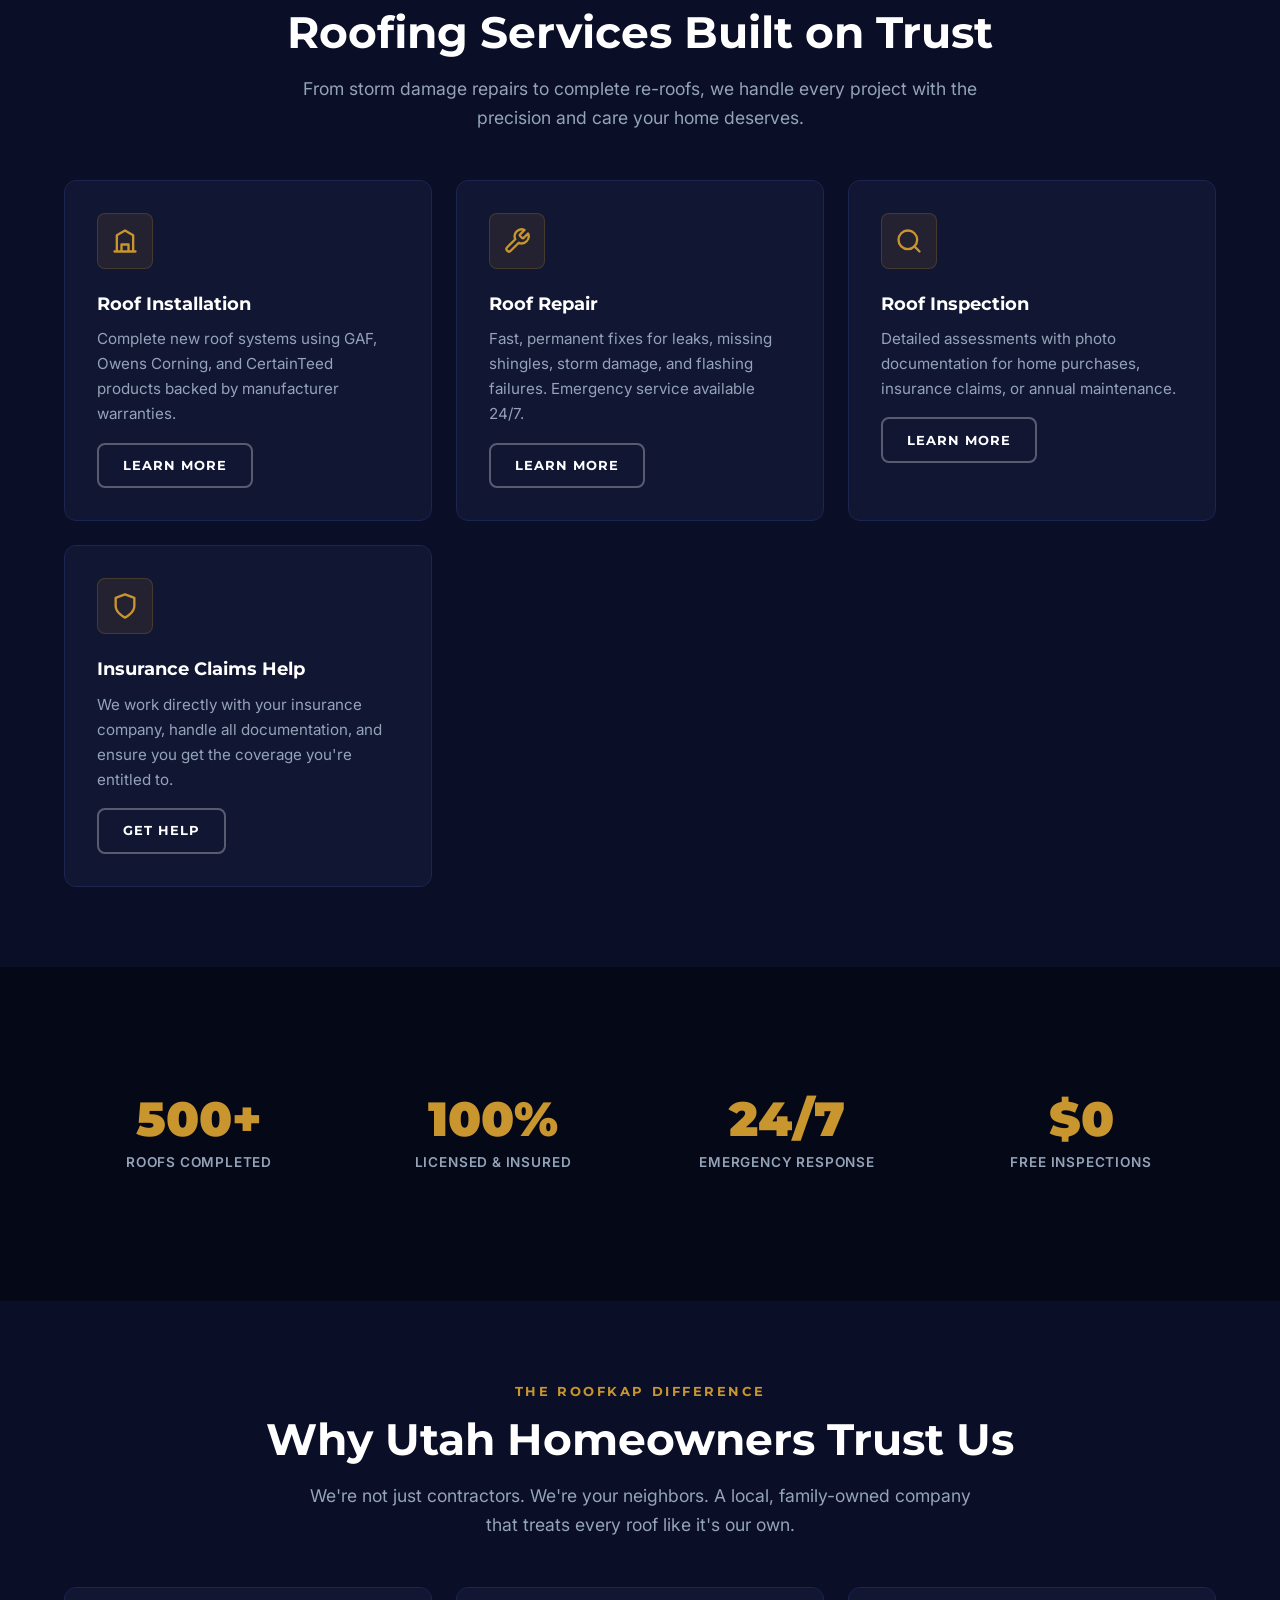
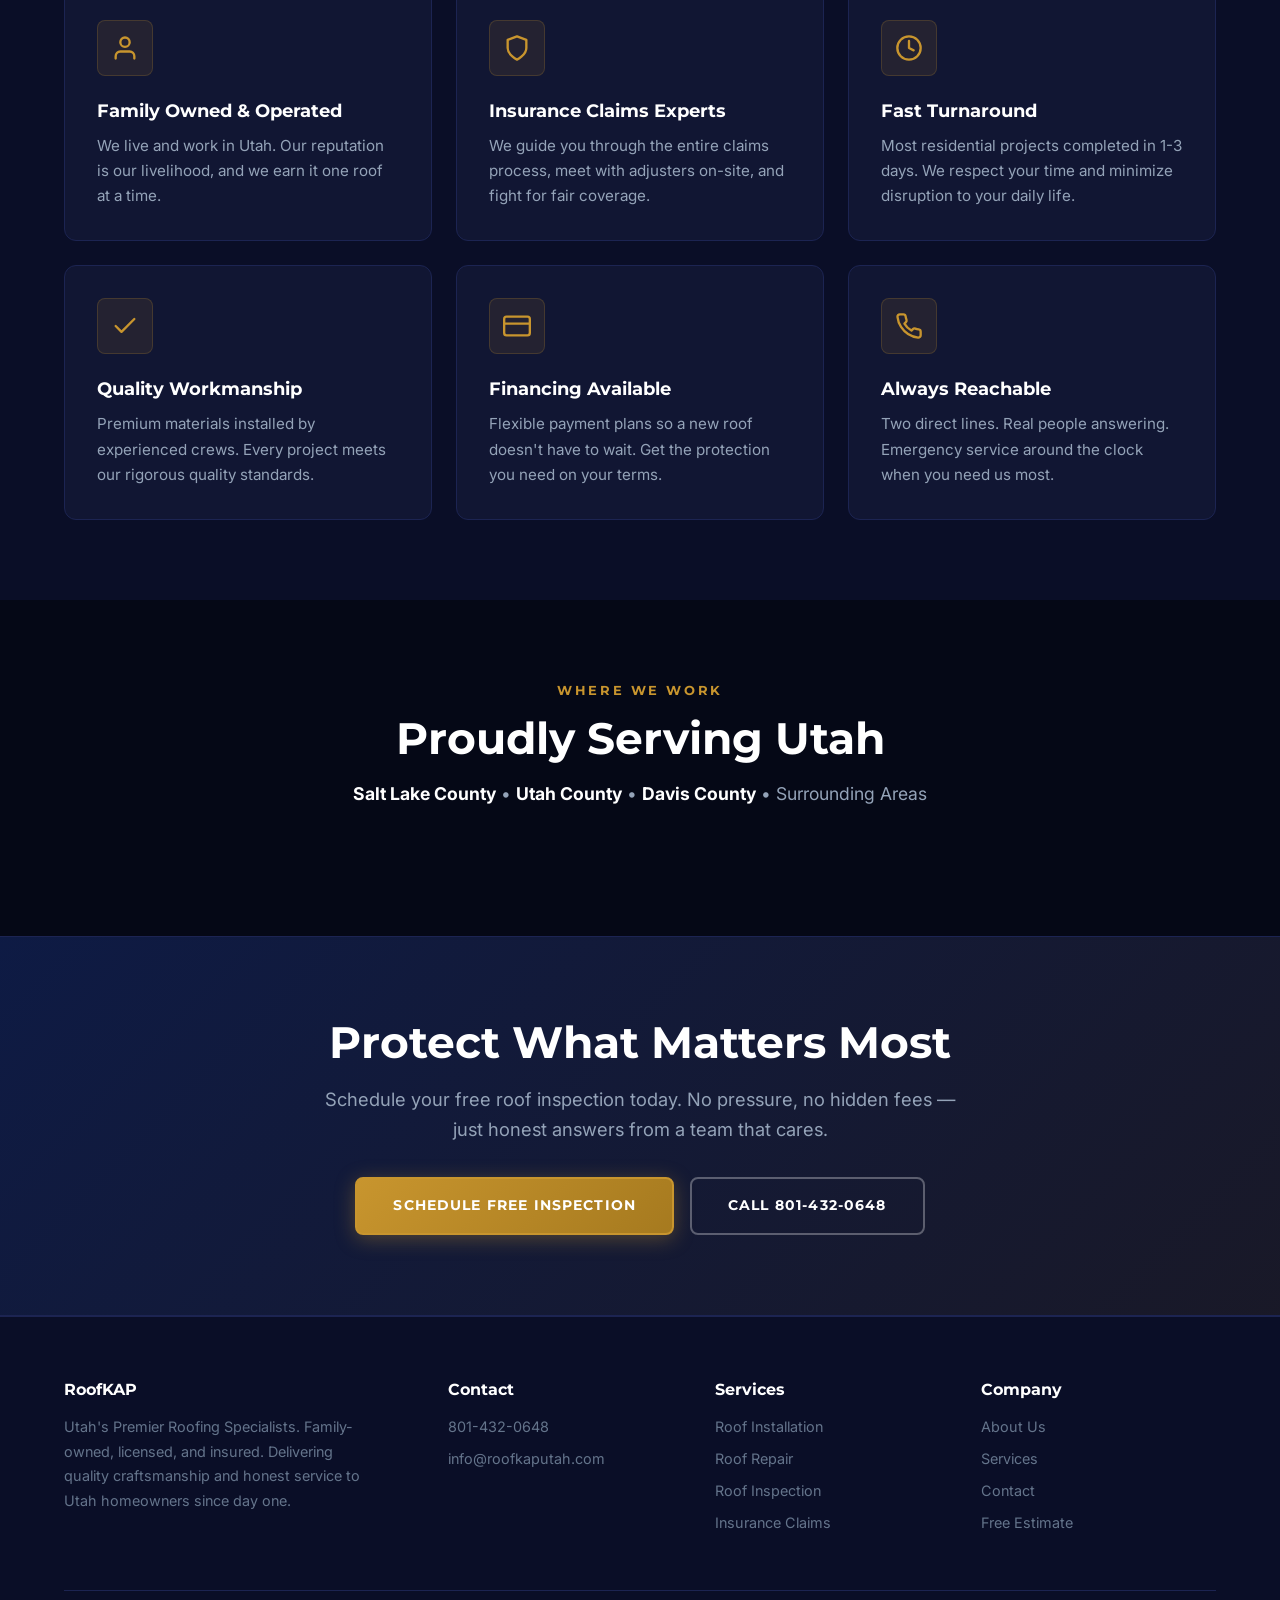
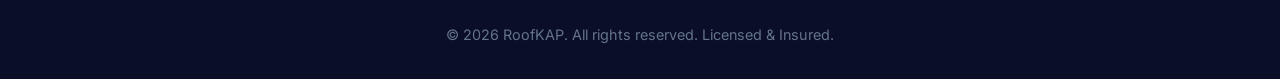
==== commit f5fa8334: "Change all email addresses to info@roofkaputah.com Replaced tayton@roofkaputah.com with info@roofkap" ====
--- a/index.html
+++ b/index.html
@@ -285,7 +285,7 @@
           <h3>Contact</h3>
           <ul>
             <li><a href="tel:8014320648">801-432-0648</a></li>
-            <li><a href="mailto:tayton@roofkaputah.com">tayton@roofkaputah.com</a></li>
+            <li><a href="mailto:info@roofkaputah.com">info@roofkaputah.com</a></li>
           </ul>
         </div>
         <div>
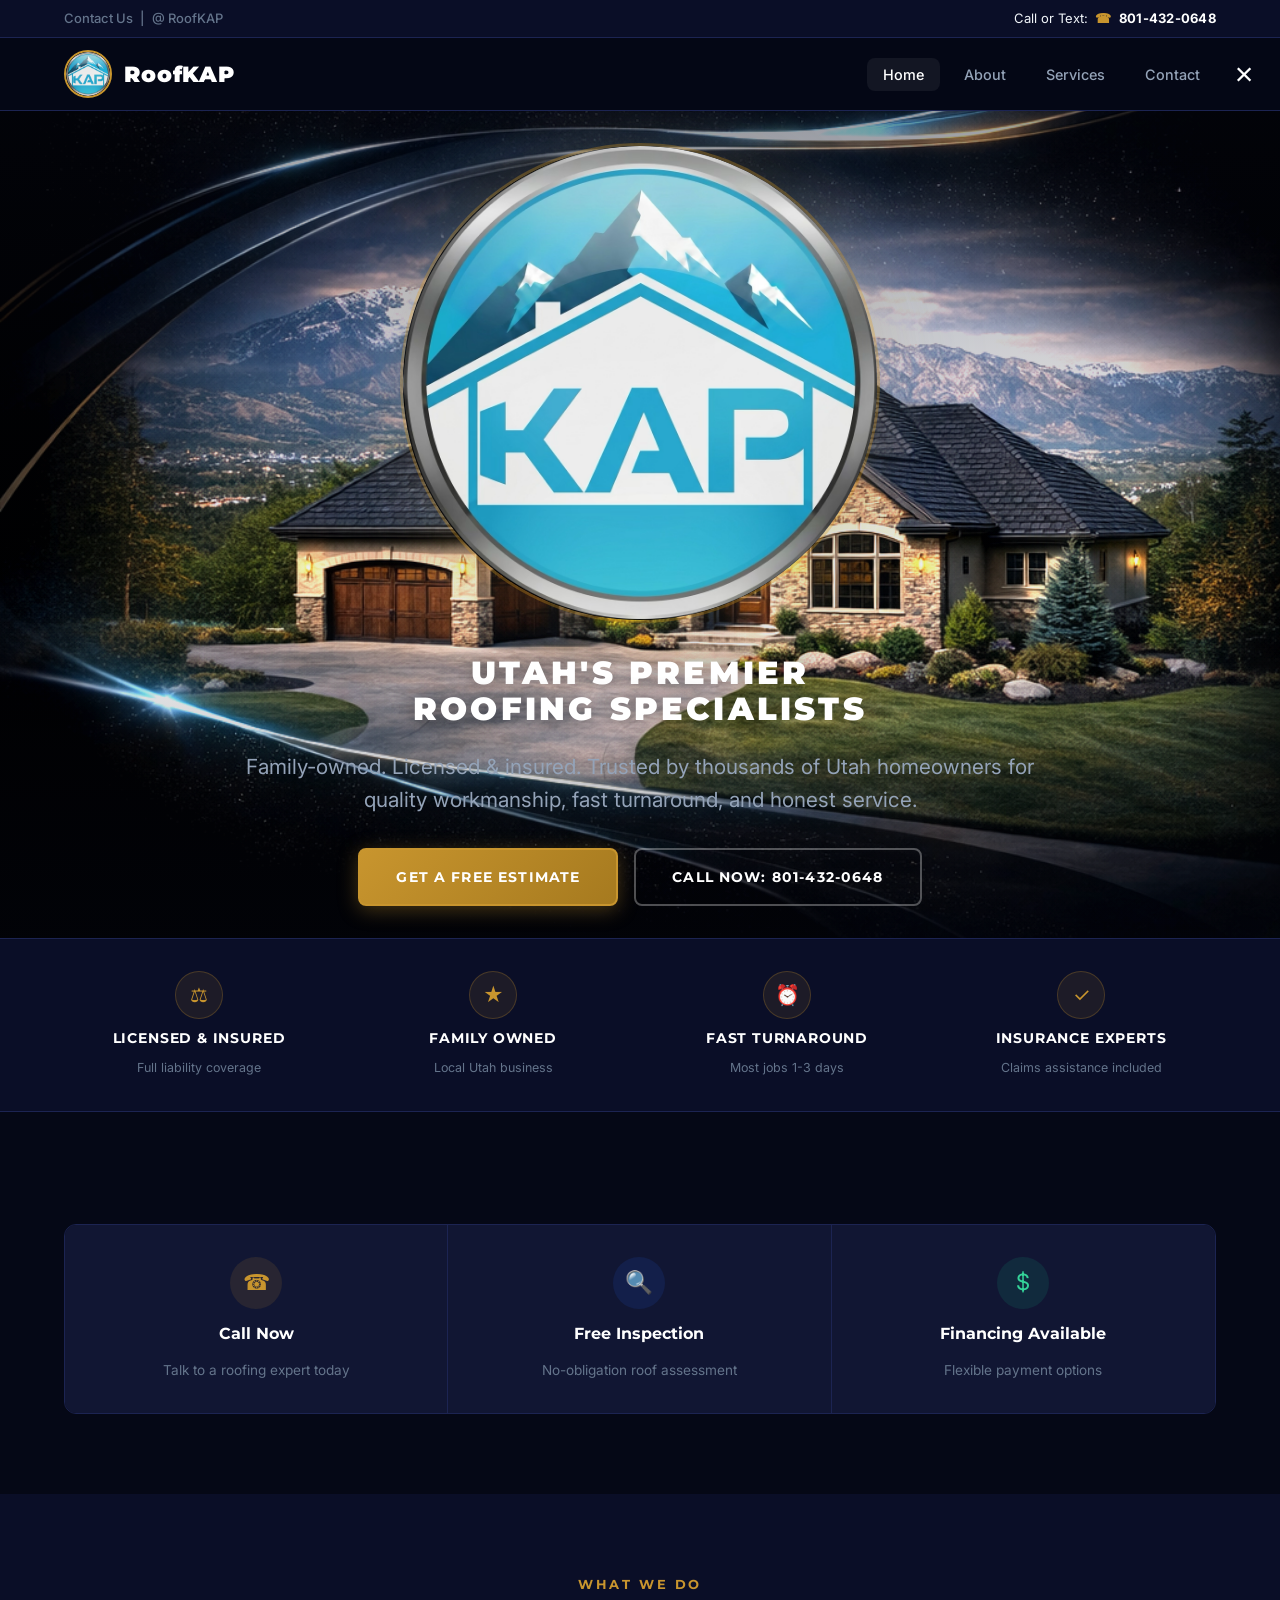
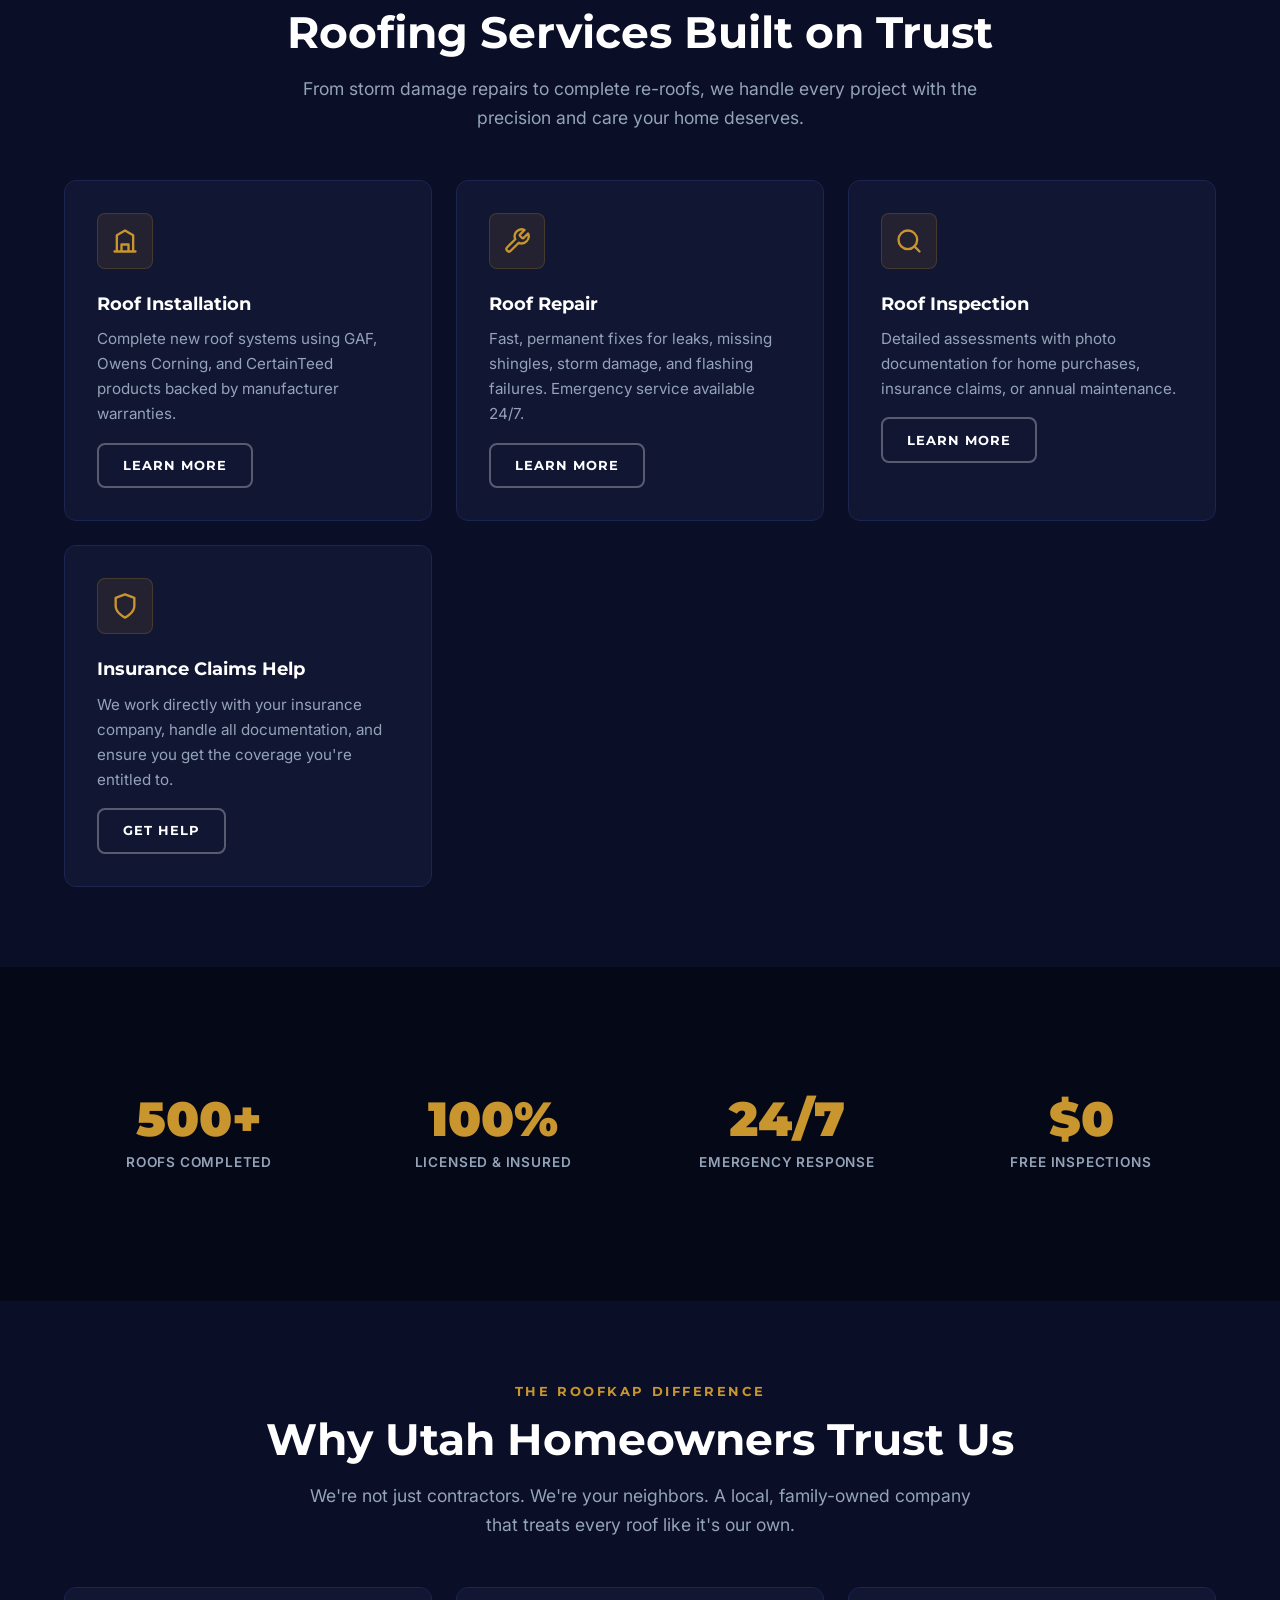
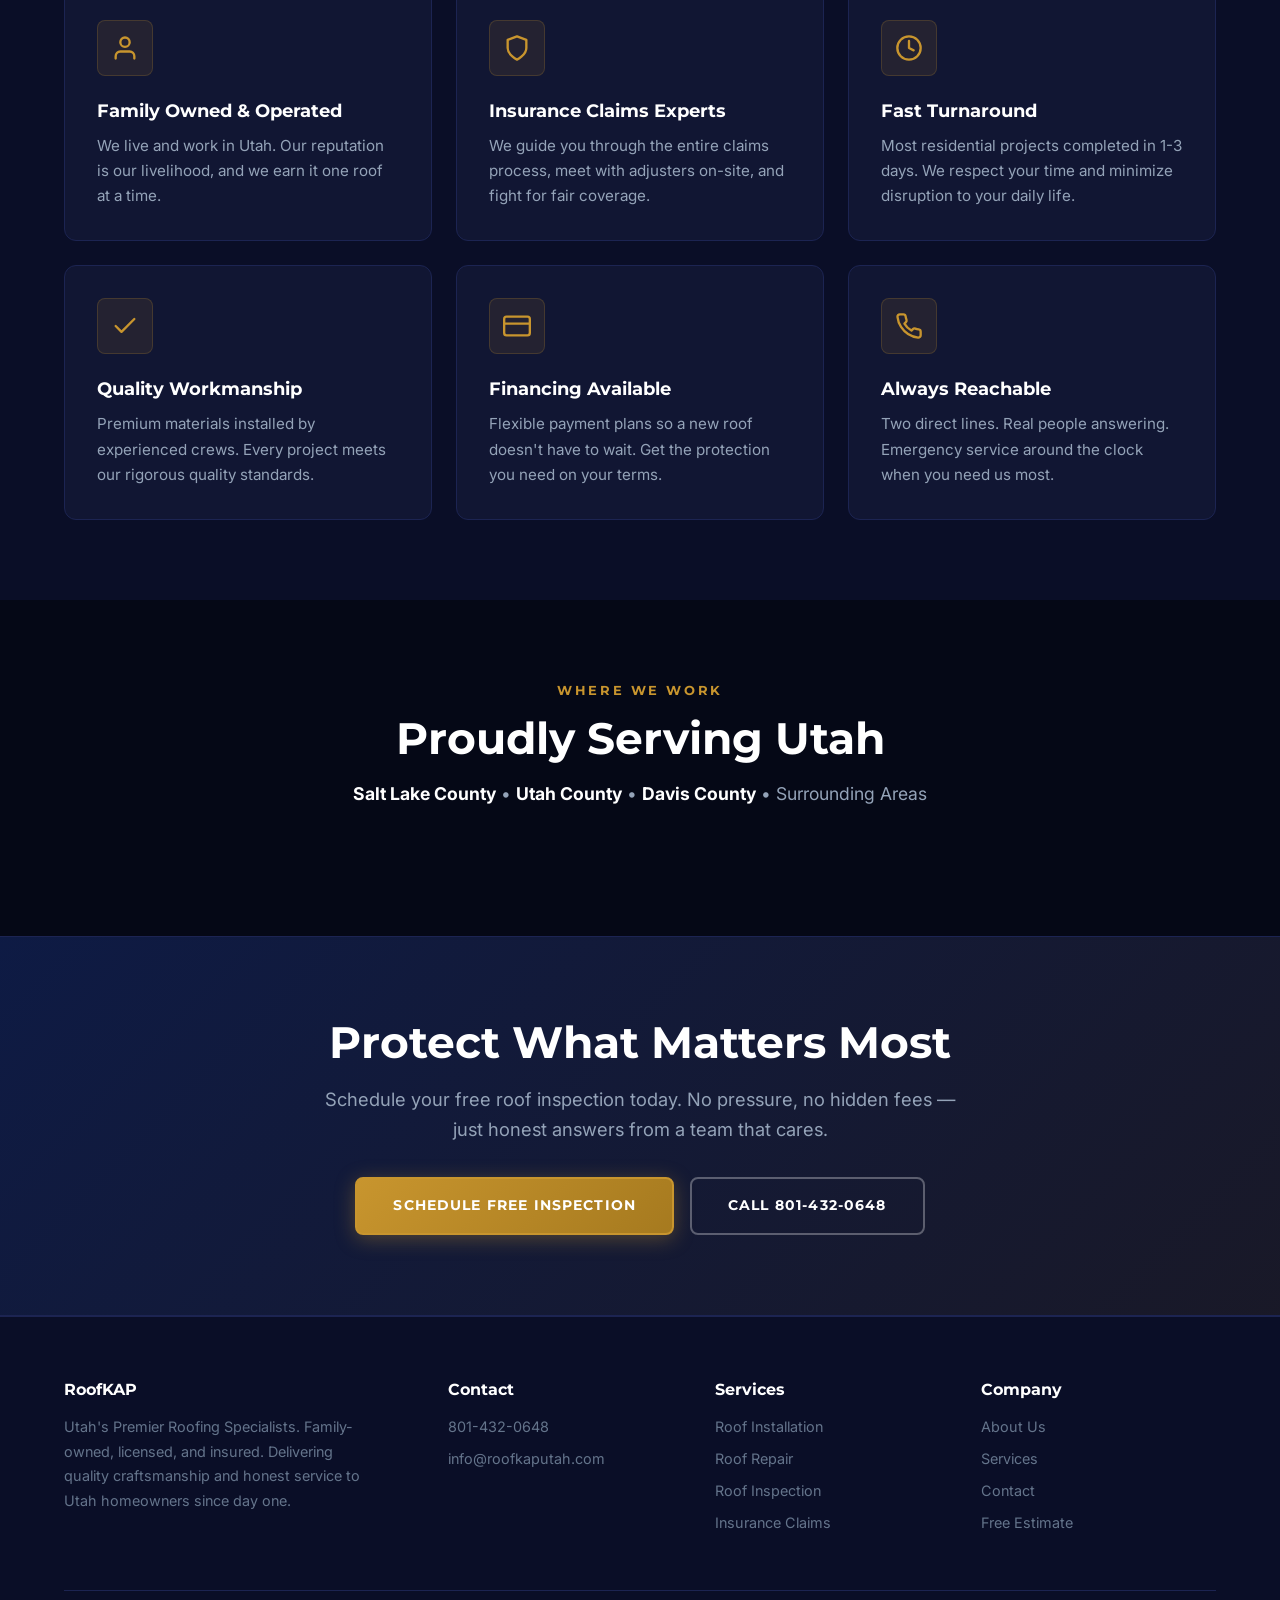
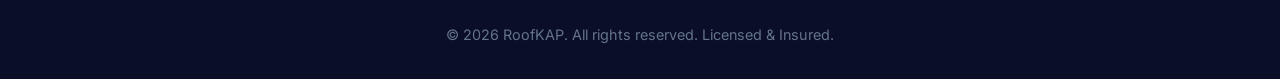
==== commit 93dc4cf1: "Add breadcrumb schema, contextual internal links, and trim font weights Add JSON-LD BreadcrumbList t" ====
--- a/index.html
+++ b/index.html
@@ -7,27 +7,111 @@
   <meta name="keywords" content="Utah roofing, roof repair Salt Lake City, roof replacement Utah, insurance claims roofing, roofing contractor">
   <meta name="author" content="RoofKAP">
 
+  <link rel="canonical" href="https://roofkaputah.com/">
+
   <meta property="og:type" content="website">
-  <meta property="og:url" content="https://smootar.github.io/roofkap/">
+  <meta property="og:url" content="https://roofkaputah.com/">
   <meta property="og:title" content="RoofKAP - Utah's Premier Roofing Specialists">
   <meta property="og:description" content="Family-owned. Licensed &amp; insured. Free inspections &amp; financing available. Call 801-432-0648.">
-  <meta property="og:image" content="https://smootar.github.io/roofkap/images/og-image.png">
+  <meta property="og:image" content="https://roofkaputah.com/images/og-image.png">
   <meta property="og:image:width" content="1200">
   <meta property="og:image:height" content="630">
   <meta name="twitter:card" content="summary_large_image">
   <meta name="twitter:title" content="RoofKAP - Utah's Premier Roofing Specialists">
   <meta name="twitter:description" content="Family-owned. Licensed &amp; insured. Free inspections &amp; financing available. Call 801-432-0648.">
-  <meta name="twitter:image" content="https://smootar.github.io/roofkap/images/og-image.png">
+  <meta name="twitter:image" content="https://roofkaputah.com/images/og-image.png">
 
   <title>RoofKAP - Utah's Premier Roofing Specialists</title>
 
   <link rel="icon" type="image/x-icon" href="images/logo/favicon.ico">
   <link rel="preconnect" href="https://fonts.googleapis.com">
   <link rel="preconnect" href="https://fonts.gstatic.com" crossorigin>
-  <link href="https://fonts.googleapis.com/css2?family=Inter:wght@400;500;600;700&family=Montserrat:wght@700;800;900&display=swap" rel="stylesheet">
+  <link href="https://fonts.googleapis.com/css2?family=Inter:wght@400;500;600;700&family=Montserrat:wght@700;900&display=swap" rel="stylesheet">
 
   <link rel="stylesheet" href="css/main.css">
   <link rel="stylesheet" href="css/responsive.css">
+
+  <script type="application/ld+json">
+  {
+    "@context": "https://schema.org",
+    "@type": "RoofingContractor",
+    "name": "RoofKAP",
+    "url": "https://roofkaputah.com",
+    "logo": "https://roofkaputah.com/images/logo/logo.png",
+    "image": "https://roofkaputah.com/images/og-image.png",
+    "description": "Utah's Premier Roofing Specialists. Family-owned roofing contractor serving Salt Lake City, Utah County & Davis County. Free inspections, insurance claims help, financing available.",
+    "telephone": "801-432-0648",
+    "email": "info@roofkaputah.com",
+    "areaServed": {
+      "@type": "State",
+      "name": "Utah"
+    },
+    "serviceArea": {
+      "@type": "GeoCircle",
+      "geoMidpoint": {
+        "@type": "GeoCoordinates",
+        "latitude": 40.7608,
+        "longitude": -111.8910
+      },
+      "geoRadius": "150 mi"
+    },
+    "hasOfferCatalog": {
+      "@type": "OfferCatalog",
+      "name": "Roofing Services",
+      "itemListElement": [
+        {
+          "@type": "Offer",
+          "itemOffered": {
+            "@type": "Service",
+            "name": "Roof Installation",
+            "description": "Complete new roof systems using GAF, Owens Corning, and CertainTeed products backed by manufacturer warranties."
+          }
+        },
+        {
+          "@type": "Offer",
+          "itemOffered": {
+            "@type": "Service",
+            "name": "Roof Repair",
+            "description": "Fast, permanent fixes for leaks, missing shingles, storm damage, and flashing failures. Emergency service available 24/7."
+          }
+        },
+        {
+          "@type": "Offer",
+          "itemOffered": {
+            "@type": "Service",
+            "name": "Roof Inspection",
+            "description": "Detailed assessments with photo documentation for home purchases, insurance claims, or annual maintenance."
+          }
+        },
+        {
+          "@type": "Offer",
+          "itemOffered": {
+            "@type": "Service",
+            "name": "Insurance Claims Assistance",
+            "description": "Full insurance claims handling including documentation, adjuster meetings, and project management."
+          }
+        }
+      ]
+    },
+    "openingHoursSpecification": [
+      {
+        "@type": "OpeningHoursSpecification",
+        "dayOfWeek": ["Monday", "Tuesday", "Wednesday", "Thursday", "Friday"],
+        "opens": "07:00",
+        "closes": "18:00"
+      },
+      {
+        "@type": "OpeningHoursSpecification",
+        "dayOfWeek": "Saturday",
+        "opens": "08:00",
+        "closes": "16:00"
+      }
+    ],
+    "priceRange": "$$",
+    "paymentAccepted": "Cash, Credit Card, Financing",
+    "sameAs": []
+  }
+  </script>
 </head>
 <body>
 
--- a/css/main.css
+++ b/css/main.css
@@ -179,7 +179,7 @@
 .logo-text {
   font-family: var(--font-display);
   font-size: 1.35rem;
-  font-weight: 800;
+  font-weight: 900;
   color: var(--white);
   letter-spacing: 0.04em;
 }
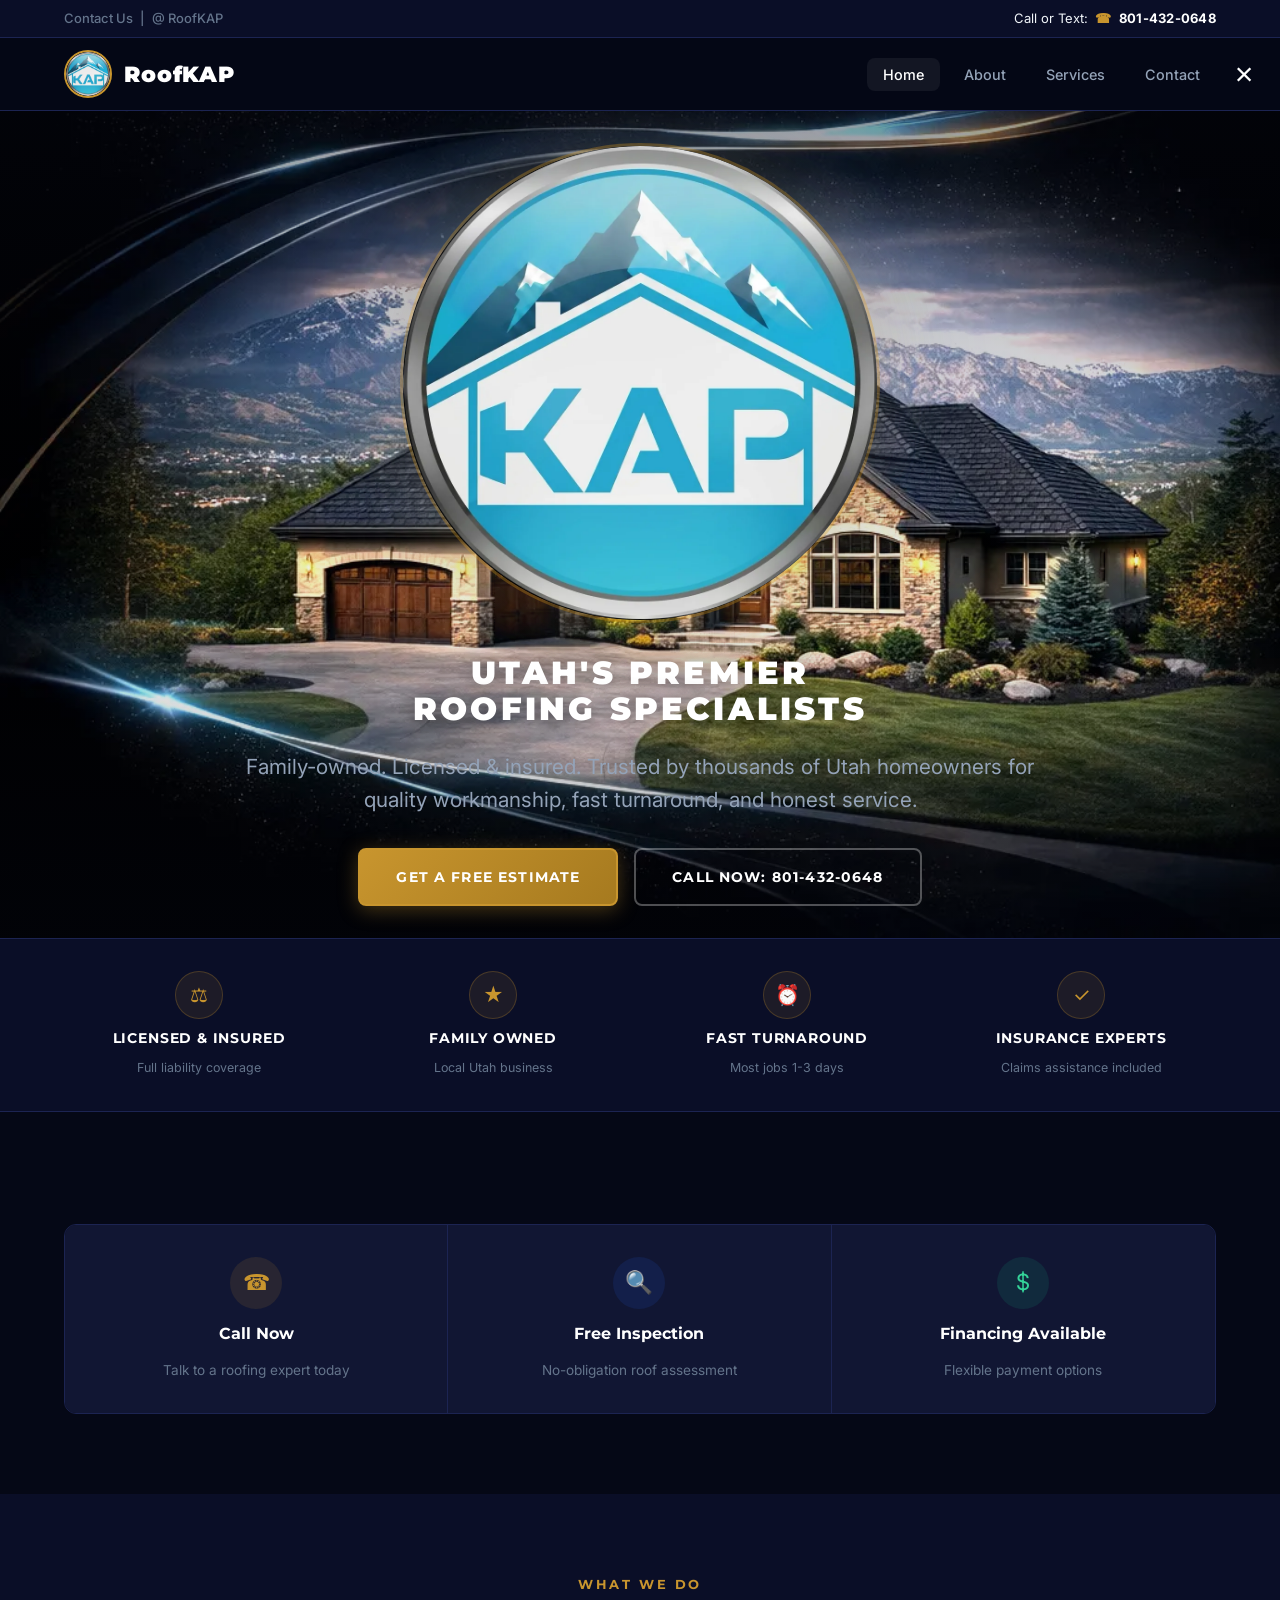
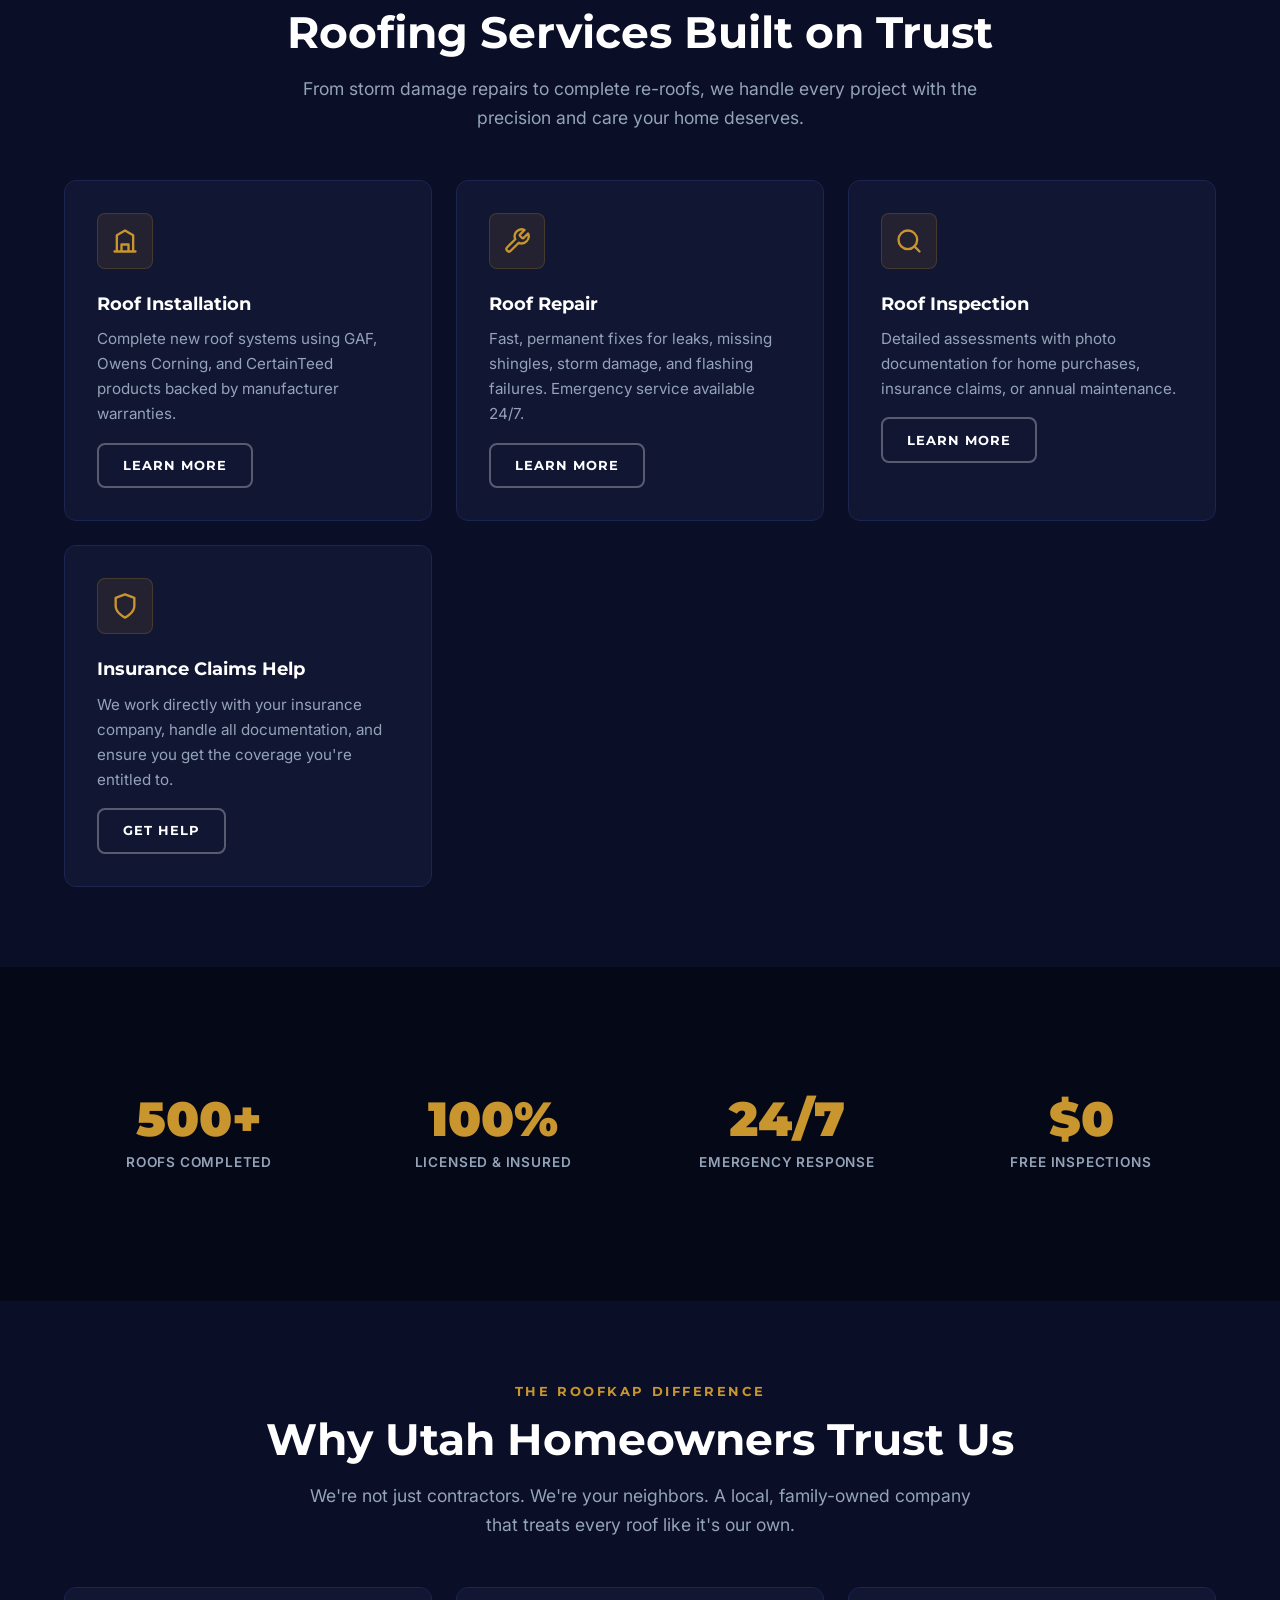
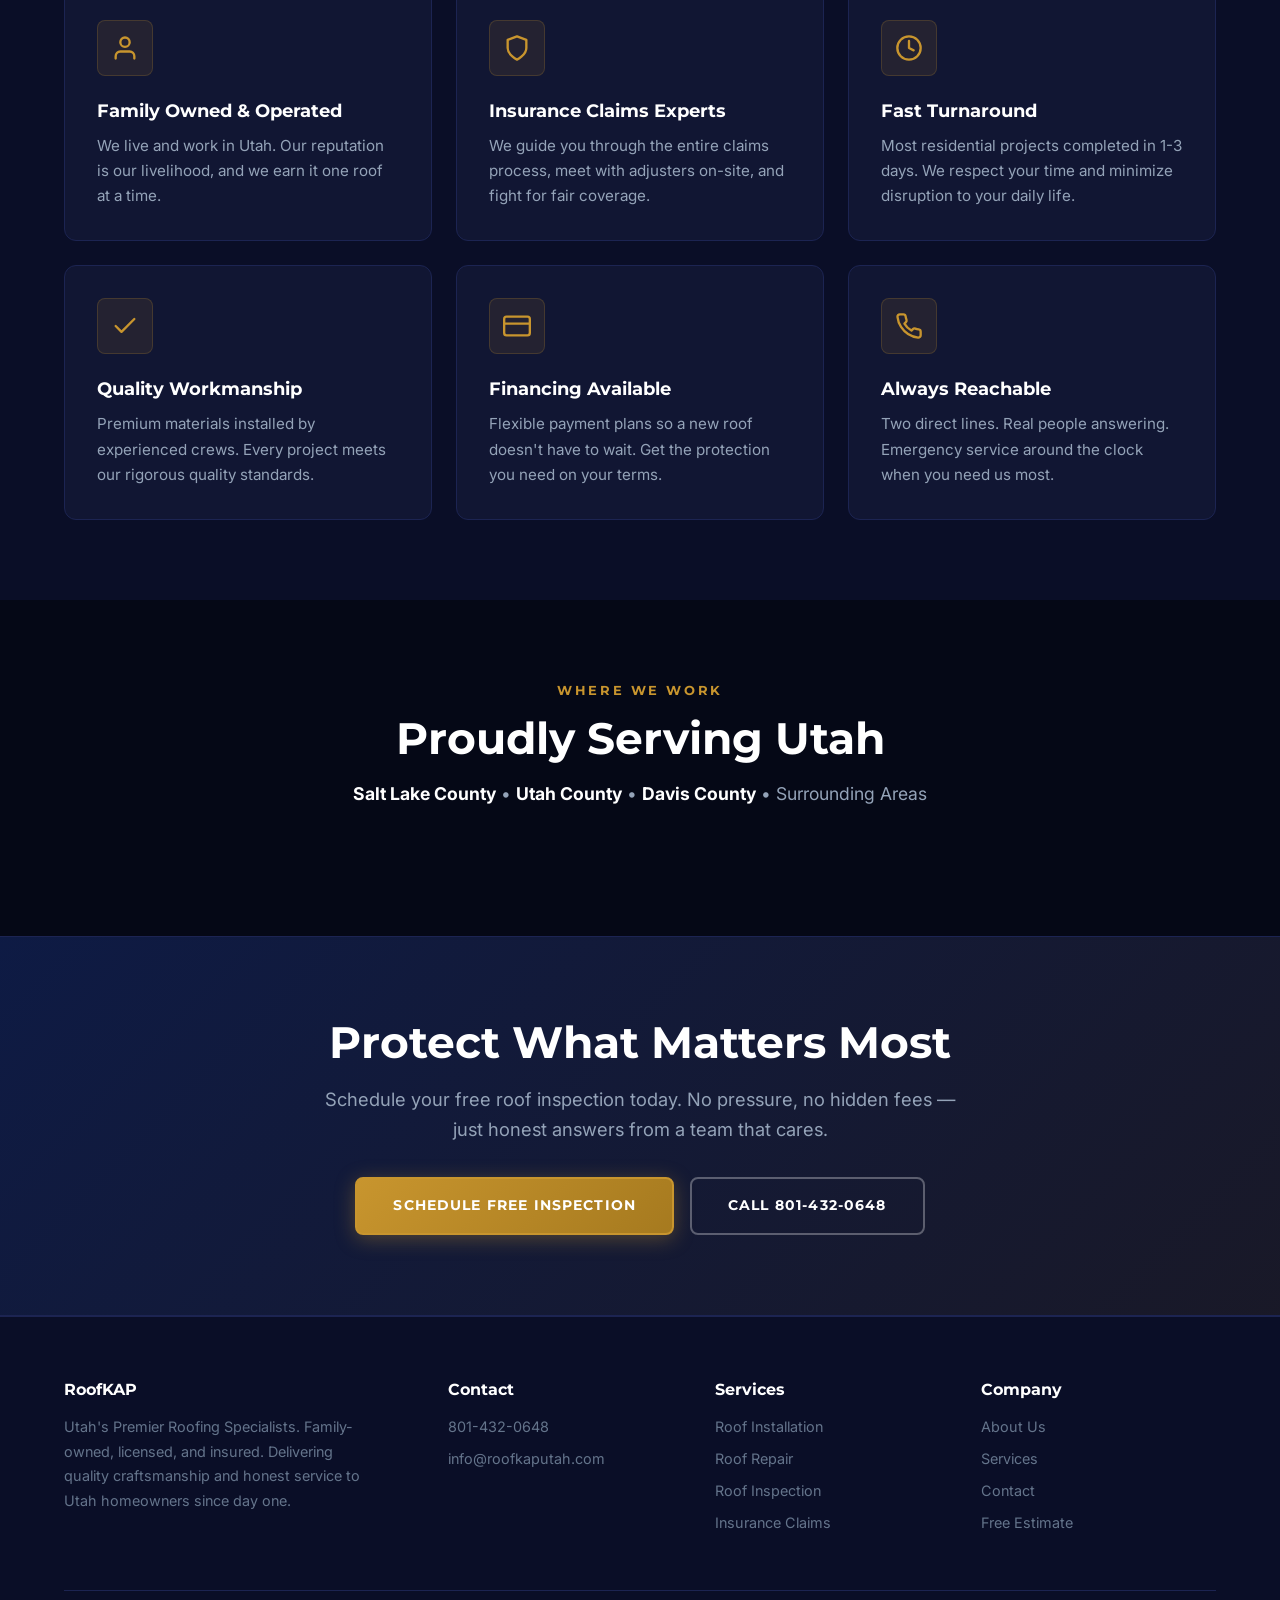
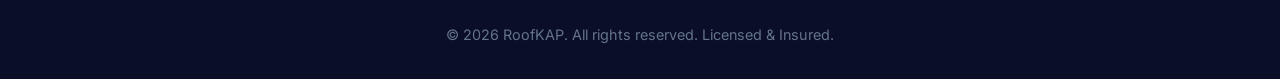
==== commit cc16d4ef: "Convert images to WebP with PNG fallback for faster page loads Hero image drops from 1.1MB to 123KB " ====
--- a/index.html
+++ b/index.html
@@ -130,7 +130,7 @@
     <nav class="nav-bar">
       <div class="container">
         <a href="index.html" class="logo">
-          <img src="images/logo/logo.png" alt="RoofKAP Logo" class="logo-image" width="48" height="48">
+          <picture><source srcset="images/logo/logo.webp" type="image/webp"><img src="images/logo/logo.png" alt="RoofKAP Logo" class="logo-image" width="48" height="48"></picture>
           <span class="logo-text">RoofKAP</span>
         </a>
         <ul class="nav-menu">
@@ -146,10 +146,10 @@
 
   <!-- ════ HERO ════ -->
   <section class="hero">
-    <img src="images/hero/hero-home.png" alt="Luxury Utah home with mountain backdrop" class="hero-background">
+    <picture class="hero-background-wrap"><source srcset="images/hero/hero-home.webp" type="image/webp"><img src="images/hero/hero-home.png" alt="Luxury Utah home with mountain backdrop" class="hero-background" fetchpriority="high"></picture>
     <div class="hero-overlay"></div>
     <div class="hero-content">
-      <img src="images/logo/logo.png" alt="RoofKAP" class="hero-logo" width="480" height="480">
+      <picture><source srcset="images/logo/logo.webp" type="image/webp"><img src="images/logo/logo.png" alt="RoofKAP" class="hero-logo" width="480" height="480"></picture>
       <h1 class="hero-title">Utah's Premier<br>Roofing Specialists</h1>
       <p class="hero-subtitle">Family-owned. Licensed &amp; insured. Trusted by thousands of Utah homeowners for quality workmanship, fast turnaround, and honest service.</p>
       <div class="hero-actions">
--- a/css/main.css
+++ b/css/main.css
@@ -227,14 +227,17 @@
               radial-gradient(ellipse at 80% 20%, rgba(200,149,46,0.06) 0%, transparent 40%),
               var(--bg-deepest);
 }
-.hero-background {
+.hero-background,
+.hero-background-wrap {
   position: absolute;
   inset: 0;
   width: 100%;
   height: 100%;
+  z-index: 1;
+}
+.hero-background {
   object-fit: cover;
   object-position: center bottom;
-  z-index: 1;
 }
 .hero-overlay {
   position: absolute;
--- a/css/responsive.css
+++ b/css/responsive.css
@@ -66,6 +66,11 @@
     flex-direction: column;
     justify-content: flex-start;
     align-items: stretch;
+  }
+  .hero-background-wrap {
+    position: relative;
+    width: 100%;
+    height: auto;
   }
   .hero-background {
     position: relative;
